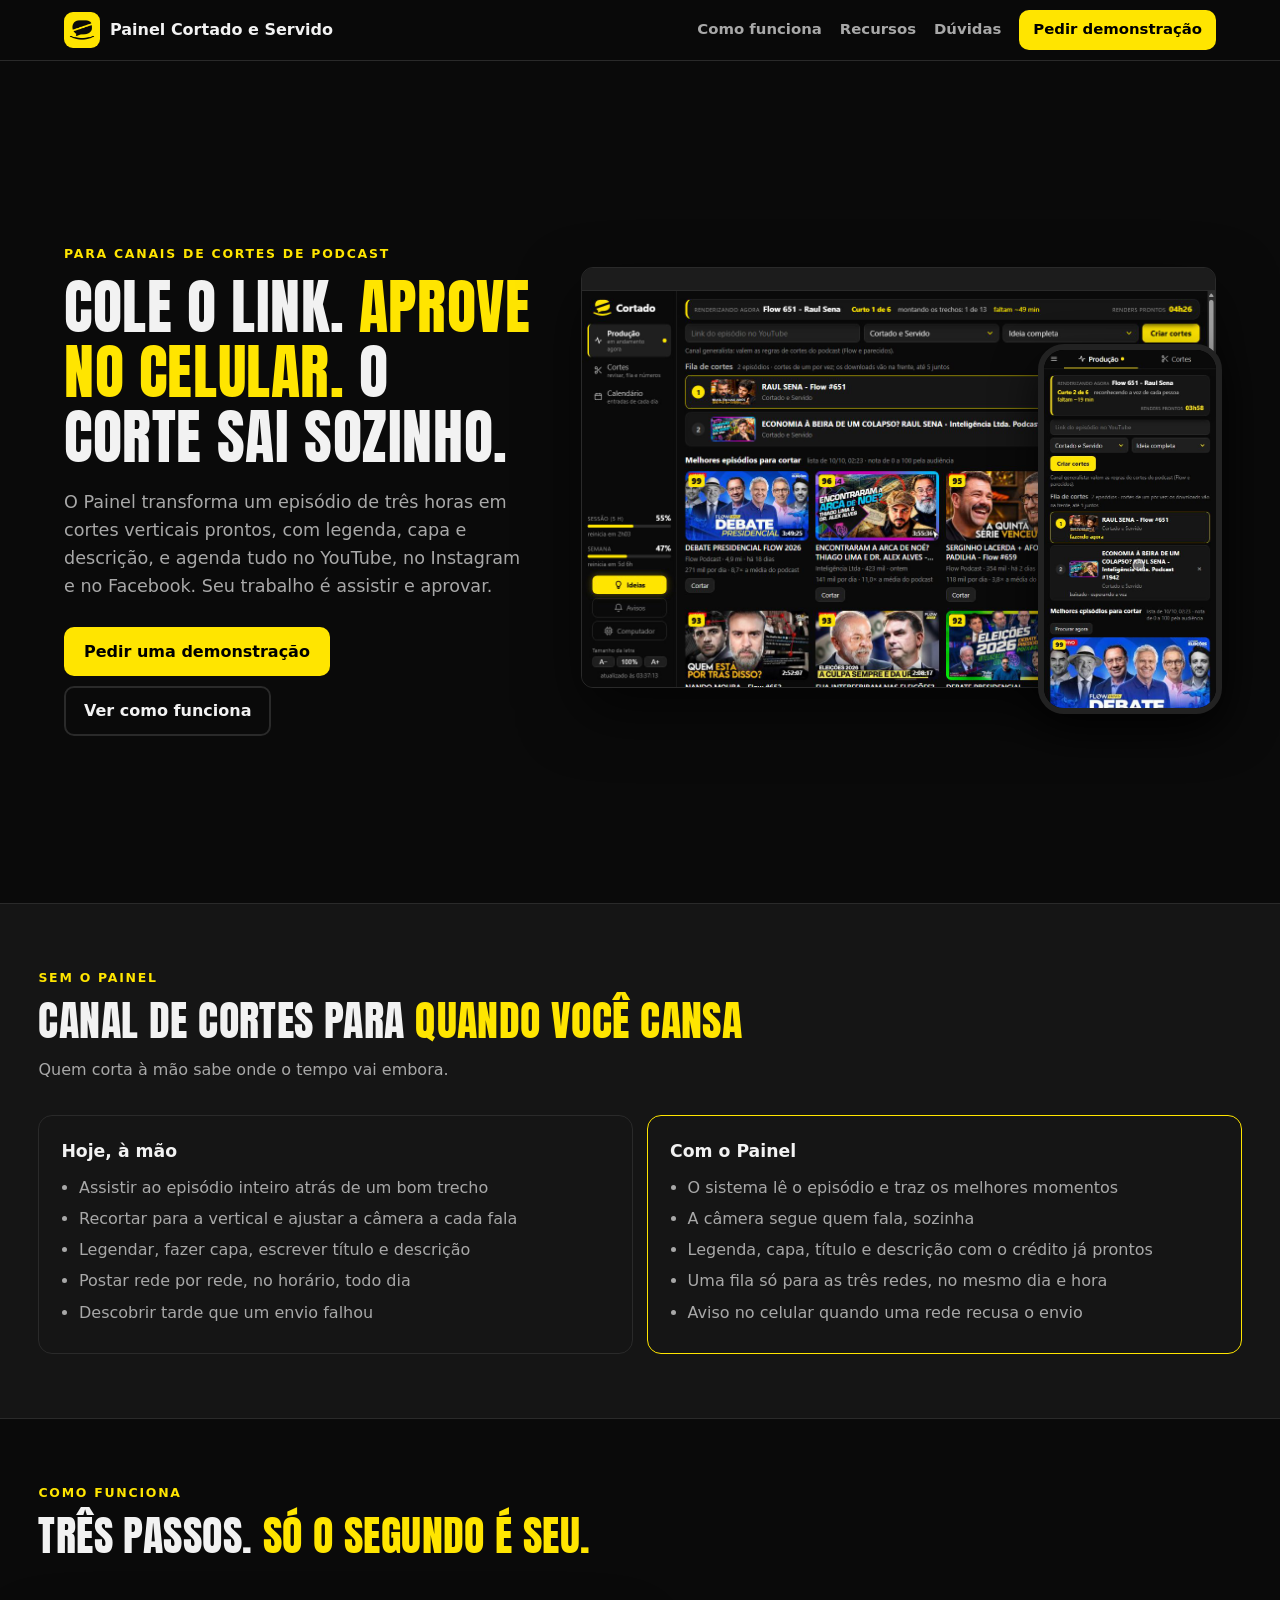
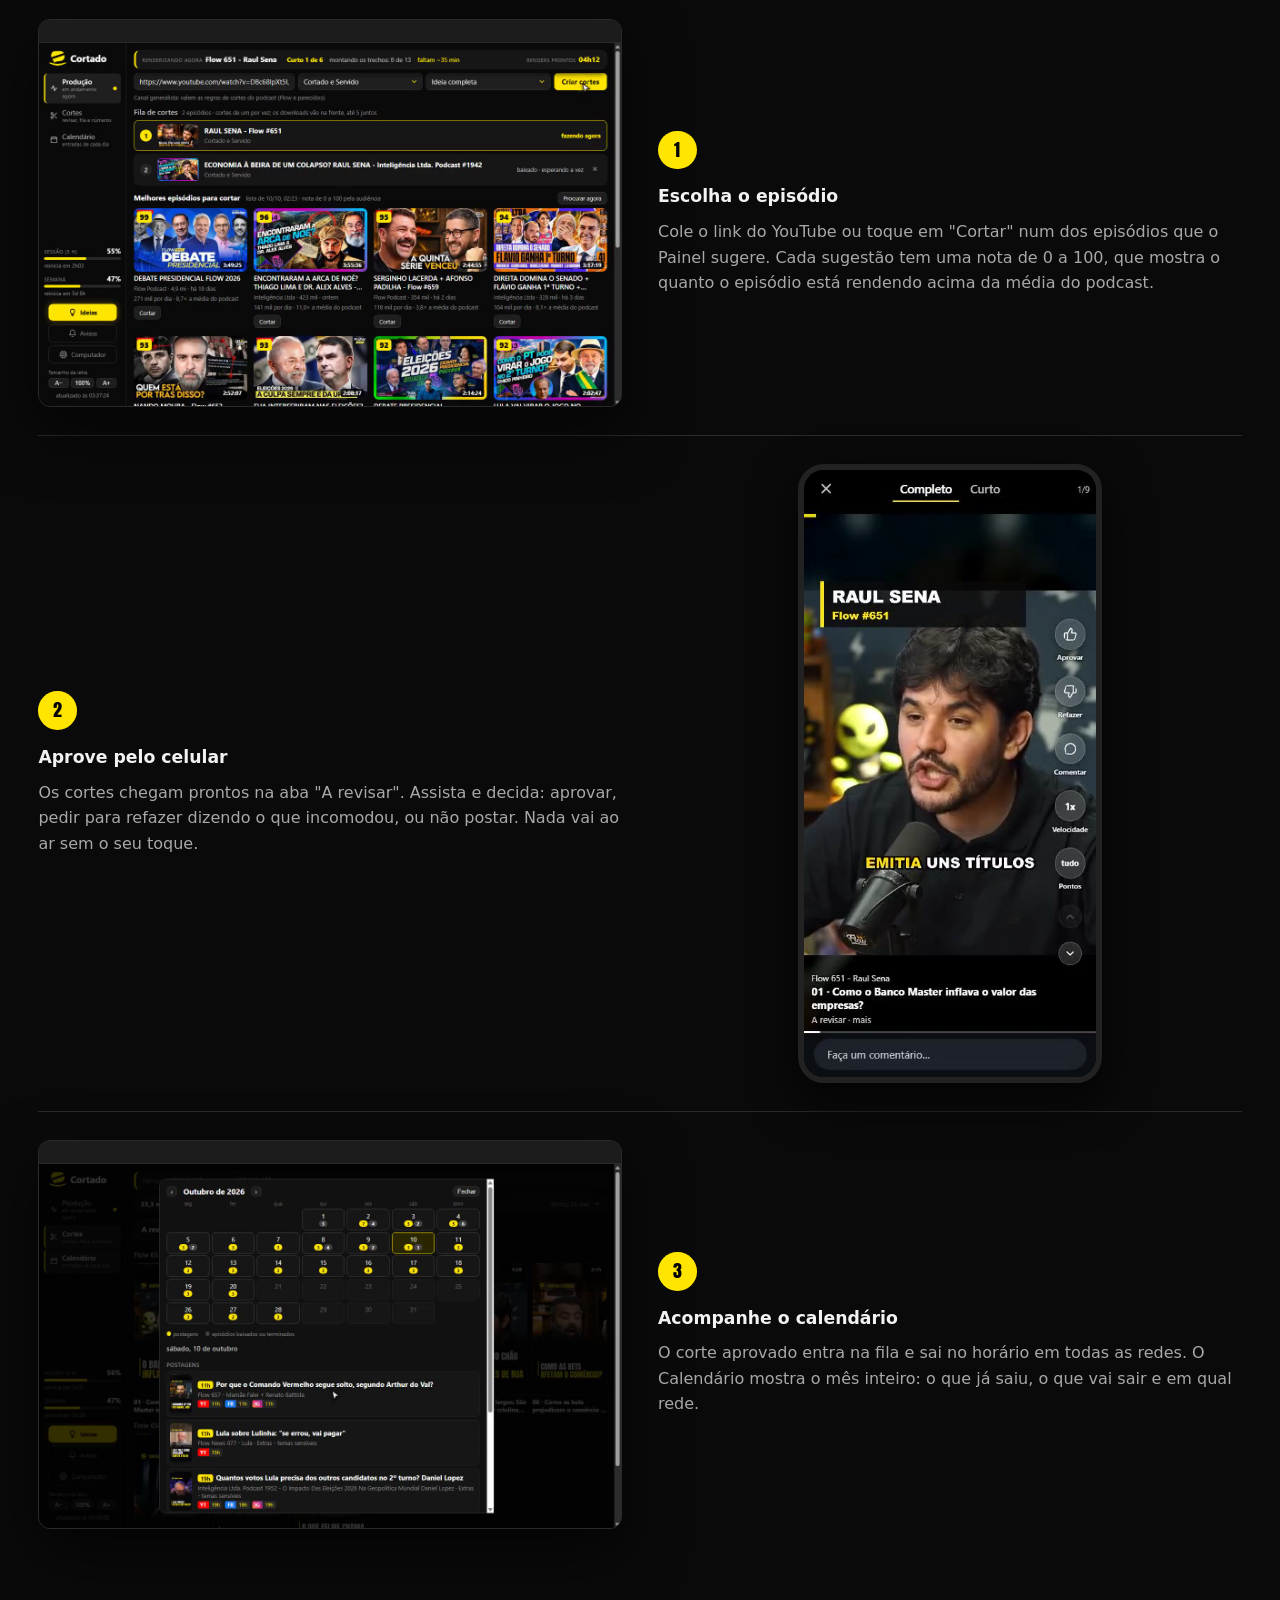
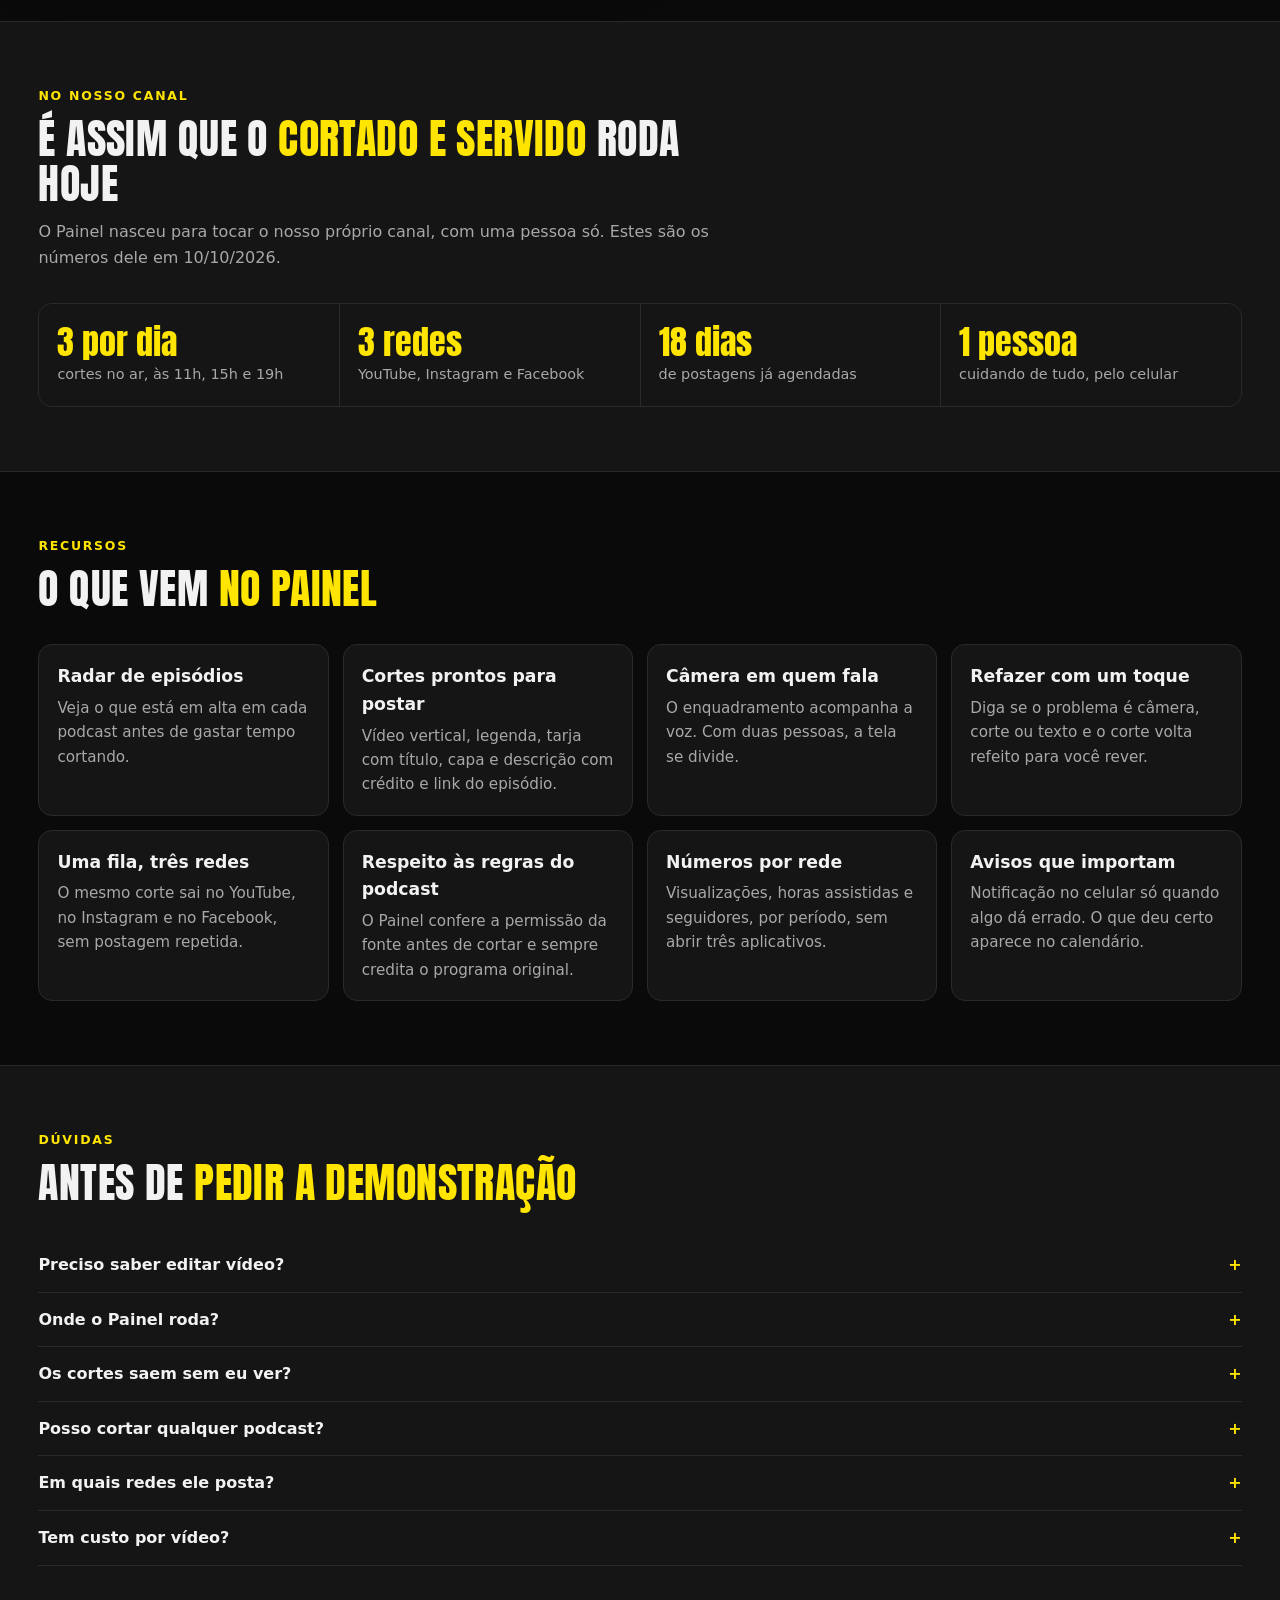
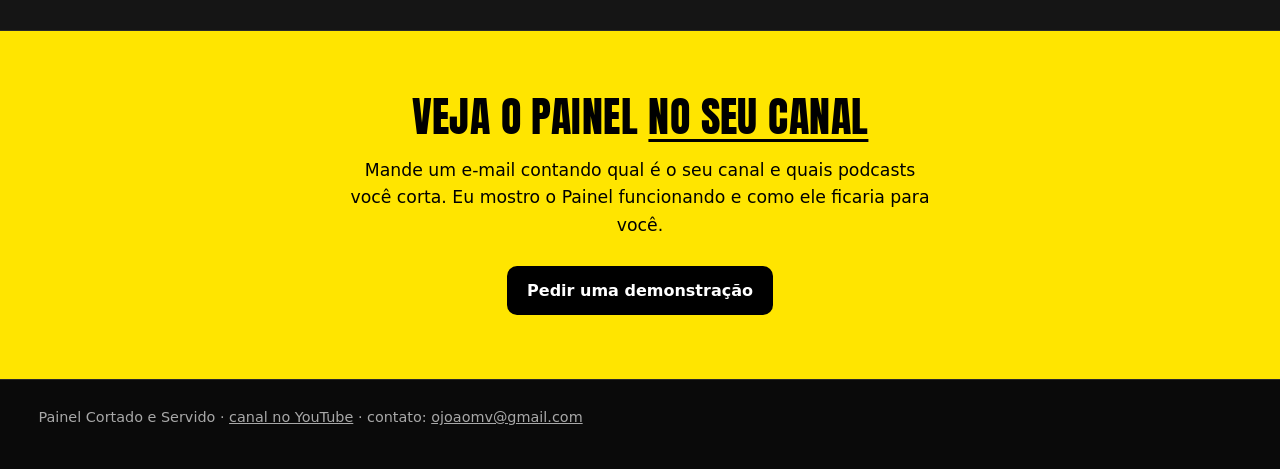
==== vendas.html @ e0ce44ca "Site do Painel Cortado e Servido: portfólio e vendas Co-Authored-By: Claude Opus 5.5 <noreply@anthro" ====
<!doctype html><html lang="pt-BR"><head><meta charset="utf-8"><meta name="viewport" content="width=device-width,initial-scale=1">
<title>Painel Cortado e Servido — seu canal de cortes postando todo dia</title>
<meta name="description" content="O sistema que transforma um link de podcast em cortes prontos e agendados no YouTube, Instagram e Facebook. Você só aprova pelo celular.">
<link rel="icon" href="favicon.ico" sizes="any"><link rel="icon" type="image/png" sizes="32x32" href="favicon-32.png"><link rel="apple-touch-icon" href="apple-touch-icon.png">
<link rel="preconnect" href="https://fonts.googleapis.com"><link rel="preconnect" href="https://fonts.gstatic.com" crossorigin>
<link href="https://fonts.googleapis.com/css2?family=Anton&display=swap" rel="stylesheet"><link rel="stylesheet" href="painel.css"></head><body>

<header class="topo"><div class="dentro"><a class="marca" href="vendas.html"><img src="icon-512.png" alt="" width="36" height="36">Painel Cortado e Servido</a>
<nav><a class="some" href="#como">Como funciona</a><a class="some" href="#recursos">Recursos</a><a class="some" href="#duvidas">Dúvidas</a><a class="botao" href="#demo" style="padding:8px 14px;color:#000">Pedir demonstração</a></nav></div></header>

<main>
<section class="capa"><div class="dentro">
<div><p class="olho">Para canais de cortes de podcast</p>
<h1>Cole o link. <em>Aprove no celular.</em> O corte sai sozinho.</h1>
<p class="sub">O Painel transforma um episódio de três horas em cortes verticais prontos, com legenda, capa e descrição, e agenda tudo no YouTube, no Instagram e no Facebook. Seu trabalho é assistir e aprovar.</p>
<div class="botoes"><a class="botao" href="#demo">Pedir uma demonstração</a><a class="botao claro" href="#como">Ver como funciona</a></div></div>
<div class="palco"><div class="janela"><video src="videos/painel-pc.mp4" poster="videos/painel-pc.jpg" width="1280" height="800" autoplay muted loop playsinline preload="auto" aria-label="Vídeo do Painel no computador: colar o link do episódio, ver a fila, assistir ao corte, aprovar e conferir o calendário"></video></div>
<div class="celular"><video src="videos/painel-celular.mp4" poster="videos/painel-celular.jpg" width="412" height="856" autoplay muted loop playsinline preload="auto" aria-label="Vídeo do Painel no celular: do link do episódio ao corte aprovado"></video></div></div>
</div></section>

<section class="faixa"><div class="dentro"><div class="cab">
<p class="olho">Sem o Painel</p>
<h2>Canal de cortes para <em>quando você cansa</em></h2>
<p>Quem corta à mão sabe onde o tempo vai embora.</p></div>
<div class="dupla">
<div class="caixa"><h3>Hoje, à mão</h3><ul>
<li>Assistir ao episódio inteiro atrás de um bom trecho</li>
<li>Recortar para a vertical e ajustar a câmera a cada fala</li>
<li>Legendar, fazer capa, escrever título e descrição</li>
<li>Postar rede por rede, no horário, todo dia</li>
<li>Descobrir tarde que um envio falhou</li></ul></div>
<div class="caixa sim"><h3>Com o Painel</h3><ul>
<li>O sistema lê o episódio e traz os melhores momentos</li>
<li>A câmera segue quem fala, sozinha</li>
<li>Legenda, capa, título e descrição com o crédito já prontos</li>
<li>Uma fila só para as três redes, no mesmo dia e hora</li>
<li>Aviso no celular quando uma rede recusa o envio</li></ul></div>
</div></div></section>

<section id="como"><div class="dentro"><div class="cab">
<p class="olho">Como funciona</p>
<h2>Três passos. <em>Só o segundo é seu.</em></h2></div>

<div class="passo"><div><div class="n">1</div><h3>Escolha o episódio</h3>
<p>Cole o link do YouTube ou toque em "Cortar" num dos episódios que o Painel sugere. Cada sugestão tem uma nota de 0 a 100, que mostra o quanto o episódio está rendendo acima da média do podcast.</p></div>
<div class="foto"><div class="janela"><video class="rola" src="videos/passo-link-pc.mp4" poster="videos/passo-link-pc.jpg" width="1280" height="800" muted loop playsinline preload="none" aria-label="Sugestões de episódios com nota de 0 a 100"></video></div></div></div>

<div class="passo"><div><div class="n">2</div><h3>Aprove pelo celular</h3>
<p>Os cortes chegam prontos na aba "A revisar". Assista e decida: aprovar, pedir para refazer dizendo o que incomodou, ou não postar. Nada vai ao ar sem o seu toque.</p></div>
<div class="foto estreita"><div class="celular"><video class="rola" src="videos/passo-aprovar-celular.mp4" poster="videos/passo-aprovar-celular.jpg" width="412" height="856" muted loop playsinline preload="none" aria-label="Cortes prontos para aprovar no celular"></video></div></div></div>

<div class="passo"><div><div class="n">3</div><h3>Acompanhe o calendário</h3>
<p>O corte aprovado entra na fila e sai no horário em todas as redes. O Calendário mostra o mês inteiro: o que já saiu, o que vai sair e em qual rede.</p></div>
<div class="foto"><div class="janela"><video class="rola" src="videos/passo-calendario-pc.mp4" poster="videos/passo-calendario-pc.jpg" width="1280" height="800" muted loop playsinline preload="none" aria-label="Calendário com as postagens agendadas em cada rede"></video></div></div></div>
</div></section>

<section class="faixa"><div class="dentro"><div class="cab">
<p class="olho">No nosso canal</p>
<h2>É assim que o <em>Cortado e Servido</em> roda hoje</h2>
<p>O Painel nasceu para tocar o nosso próprio canal, com uma pessoa só. Estes são os números dele em 10/10/2026.</p></div>
<ul class="numeros">
<li><b>3 por dia</b><span>cortes no ar, às 11h, 15h e 19h</span></li>
<li><b>3 redes</b><span>YouTube, Instagram e Facebook</span></li>
<li><b>19 dias</b><span>de postagens já agendadas</span></li>
<li><b>1 pessoa</b><span>cuidando de tudo, pelo celular</span></li>
</ul></div></section>

<section id="recursos"><div class="dentro"><div class="cab">
<p class="olho">Recursos</p>
<h2>O que vem <em>no Painel</em></h2></div>
<ul class="grade">
<li><h3>Radar de episódios</h3><p>Veja o que está em alta em cada podcast antes de gastar tempo cortando.</p></li>
<li><h3>Cortes prontos para postar</h3><p>Vídeo vertical, legenda, tarja com título, capa e descrição com crédito e link do episódio.</p></li>
<li><h3>Câmera em quem fala</h3><p>O enquadramento acompanha a voz. Com duas pessoas, a tela se divide.</p></li>
<li><h3>Refazer com um toque</h3><p>Diga se o problema é câmera, corte ou texto e o corte volta refeito para você rever.</p></li>
<li><h3>Uma fila, três redes</h3><p>O mesmo corte sai no YouTube, no Instagram e no Facebook, sem postagem repetida.</p></li>
<li><h3>Respeito às regras do podcast</h3><p>O Painel confere a permissão da fonte antes de cortar e sempre credita o programa original.</p></li>
<li><h3>Números por rede</h3><p>Visualizações, horas assistidas e seguidores, por período, sem abrir três aplicativos.</p></li>
<li><h3>Avisos que importam</h3><p>Notificação no celular só quando algo dá errado. O que deu certo aparece no calendário.</p></li>
</ul></div></section>

<section id="duvidas" class="faixa"><div class="dentro"><div class="cab">
<p class="olho">Dúvidas</p>
<h2>Antes de <em>pedir a demonstração</em></h2></div>
<details><summary>Preciso saber editar vídeo?</summary><p>Não. O corte chega pronto. Você assiste, aprova ou diz o que quer diferente.</p></details>
<details><summary>Onde o Painel roda?</summary><p>No seu computador com Windows e placa de vídeo, ligado na hora das postagens. No celular ele abre como um aplicativo instalado e fala com o seu computador.</p></details>
<details><summary>Os cortes saem sem eu ver?</summary><p>Não. Só entra na fila das redes o corte que você aprovou.</p></details>
<details><summary>Posso cortar qualquer podcast?</summary><p>Só os que liberam cortes. Cada programa tem as suas regras, e o Painel confere a fonte antes de começar. O crédito e o link do episódio completo vão em toda descrição.</p></details>
<details><summary>Em quais redes ele posta?</summary><p>YouTube Shorts, Instagram Reels e Facebook Reels, pelas APIs oficiais. O TikTok está em fase de aprovação.</p></details>
<details><summary>Tem custo por vídeo?</summary><p>A transcrição é feita no seu computador, sem cobrança por minuto. A escolha dos trechos usa uma assinatura de IA, que é sua.</p></details>
</div></section>

<section id="demo" class="chamada"><div class="dentro">
<h2>Veja o Painel <em>no seu canal</em></h2>
<p>Mande um e-mail contando qual é o seu canal e quais podcasts você corta. Eu mostro o Painel funcionando e como ele ficaria para você.</p>
<div class="botoes"><a class="botao" href="mailto:ojoaomv@gmail.com?subject=Demonstra%C3%A7%C3%A3o%20do%20Painel%20Cortado%20e%20Servido">Pedir uma demonstração</a></div>
</div></section>
</main>

<footer><div class="dentro">Painel Cortado e Servido · <a href="https://www.youtube.com/@cortadoeservido">canal no YouTube</a> · contato: <a href="mailto:ojoaomv@gmail.com">ojoaomv@gmail.com</a></div></footer>
<script src="painel.js"></script>
</body></html>
---- painel.css ----
:root{--amarelo:#ffe500;--preto:#0a0a0a;--chapa:#151515;--linha:#2a2a2a;--texto:#f2f2f2;--fraco:#a8a8a8}
*{box-sizing:border-box}
html{scroll-behavior:smooth;font-size:clamp(16px,.9375vw - 2px,30px)}
body{font-family:system-ui,-apple-system,"Segoe UI",sans-serif;margin:0;line-height:1.6;color:var(--texto);background:var(--preto)}
img,video{max-width:100%;height:auto;display:block}
a{color:var(--amarelo)}
.dentro{max-width:96rem;margin:0 auto;padding:0 max(16px,3vw)}

header.topo{position:sticky;top:0;z-index:5;background:rgba(10,10,10,.92);backdrop-filter:blur(8px);border-bottom:1px solid var(--linha)}
.topo .dentro{display:flex;align-items:center;gap:8px 18px;flex-wrap:wrap;padding-top:10px;padding-bottom:10px}
.marca{display:flex;align-items:center;gap:10px;font-weight:800;color:var(--texto);text-decoration:none}
.marca img{width:36px;height:36px;border-radius:9px}
nav{margin-left:auto;display:flex;gap:4px 18px;flex-wrap:wrap;align-items:center}
nav a{color:var(--fraco);text-decoration:none;font-weight:600;font-size:.93em}
nav a:hover{color:var(--texto)}

h1,h2{font-family:Anton,Impact,"Arial Narrow Bold",sans-serif;font-weight:400;text-transform:uppercase;letter-spacing:.01em;line-height:1.08;margin:0}
h1{font-size:clamp(2.6rem,4.7vw,9rem)}
h2{font-size:clamp(1.7rem,4.4vw,2.6rem)}
h3{font-size:1.08em;margin:0 0 .3em}
h1 em,h2 em{font-style:normal;color:var(--amarelo)}
.olho{font-size:.78em;font-weight:700;letter-spacing:.14em;text-transform:uppercase;color:var(--amarelo);margin:0 0 .9em}
.sub{font-size:1.14em;color:var(--fraco);max-width:38em;margin:1em 0 0}
section{padding:64px 0}
section.faixa{background:var(--chapa);border-top:1px solid var(--linha);border-bottom:1px solid var(--linha)}
.cab{max-width:44em;margin-bottom:32px}
.cab p{color:var(--fraco);margin:.8em 0 0}
.cab .olho{color:var(--amarelo);margin:0 0 .9em}

.botoes{display:flex;gap:10px;flex-wrap:wrap;margin-top:26px}
.botao{background:var(--amarelo);color:#000;text-decoration:none;font-weight:800;padding:12px 20px;border-radius:10px;display:inline-block}
.botao:hover{filter:brightness(1.08)}
.botao.claro{background:transparent;color:var(--texto);border:2px solid var(--linha);padding:10px 18px}
.botao.claro:hover{border-color:var(--fraco)}

.capa{padding:56px 0 40px}
.capa .dentro{display:grid;grid-template-columns:.85fr 1.15fr;gap:3rem;align-items:center;width:100%}
.palco{position:relative;padding-bottom:28px}
.janela{border:1px solid var(--linha);border-radius:12px;overflow:hidden;background:var(--chapa);box-shadow:0 24px 60px rgba(0,0,0,.6)}
.janela::before{content:"";display:block;height:22px;background:#1c1c1c;border-bottom:1px solid var(--linha)}
.celular{border:6px solid #222;border-radius:26px;overflow:hidden;background:#000;box-shadow:0 18px 44px rgba(0,0,0,.7)}
.palco .celular{position:absolute;right:-6px;bottom:0;width:31%}

.numeros{display:grid;grid-template-columns:repeat(auto-fit,minmax(150px,1fr));gap:1px;background:var(--linha);border:1px solid var(--linha);border-radius:14px;overflow:hidden;padding:0;margin:0;list-style:none}
.numeros li{background:var(--chapa);padding:20px 18px}
.numeros b{display:block;font-family:Anton,Impact,sans-serif;font-weight:400;font-size:2.1rem;line-height:1.1;color:var(--amarelo)}
.numeros span{font-size:.9em;color:var(--fraco)}

.passo{display:grid;grid-template-columns:1fr 1fr;gap:36px;align-items:center;padding:28px 0}
.passo + .passo{border-top:1px solid var(--linha)}
.passo:nth-child(even) .foto{order:-1}
.passo .n{font-family:Anton,Impact,sans-serif;font-size:1.1rem;color:#000;background:var(--amarelo);width:2.2em;height:2.2em;border-radius:50%;display:grid;place-items:center;margin-bottom:14px}
.passo p{color:var(--fraco);margin:.5em 0 0}
.passo ul{color:var(--fraco);padding-left:1.1em;margin:.7em 0 0}
.passo .foto.estreita{max-width:19rem;margin:0 auto}

.grade{display:grid;grid-template-columns:repeat(4,1fr);gap:14px;padding:0;margin:0;list-style:none}
.grade:has(li:nth-child(3):last-child){grid-template-columns:repeat(3,1fr)}
.grade li{border:1px solid var(--linha);border-radius:14px;padding:18px;background:var(--chapa)}
section.faixa .grade li{background:var(--preto)}
.grade p{margin:0;font-size:.95em;color:var(--fraco)}

.pilha{display:flex;flex-wrap:wrap;gap:8px;padding:0;margin:18px 0 0;list-style:none}
.pilha li{border:1px solid var(--linha);border-radius:99px;padding:5px 13px;font-size:.88em;color:var(--fraco)}

.dupla{display:grid;grid-template-columns:1fr 1fr;gap:14px}
.caixa{border:1px solid var(--linha);border-radius:14px;padding:22px;background:var(--chapa)}
.caixa.sim{border-color:var(--amarelo)}
.caixa ul{padding-left:1.1em;margin:.6em 0 0;color:var(--fraco)}
.caixa li{margin-bottom:.35em}

details{border-bottom:1px solid var(--linha);padding:14px 0}
summary{cursor:pointer;font-weight:700;list-style:none;display:flex;justify-content:space-between;gap:16px}
summary::after{content:"+";color:var(--amarelo);font-weight:800}
details[open] summary::after{content:"–"}
summary::-webkit-details-marker{display:none}
details p{color:var(--fraco);margin:.6em 0 0;max-width:46em}

.chamada{background:var(--amarelo);color:#000;text-align:center}
.chamada h2 em{color:#000;text-decoration:underline;text-decoration-thickness:.08em;text-underline-offset:.12em}
.chamada p{max-width:34em;margin:1em auto 0;font-size:1.08em}
.chamada .botoes{justify-content:center}
.chamada .botao{background:#000;color:#fff}

footer{padding:26px 0 40px;font-size:.9em;color:var(--fraco);border-top:1px solid var(--linha)}
footer a{color:var(--fraco)}

/* movimento (painel.js põe a classe js; sem ela a página fica inteira e parada) */
.gira{position:relative}
.gira img{transition:opacity .9s ease}
.gira img:not(:first-child){position:absolute;inset:0;width:100%;height:100%}
.gira img:not(.vista){opacity:0}
.telas{display:flex;gap:8px;margin-top:14px;font-size:.8em;font-weight:700;color:var(--fraco)}
.telas span{border:1px solid var(--linha);border-radius:99px;padding:3px 12px;transition:background .4s,color .4s,border-color .4s}
.telas span.vista{background:var(--amarelo);border-color:var(--amarelo);color:#000}
.palco{padding-bottom:26px}
.palco .celular{bottom:0;width:29%}
.botao{transition:transform .18s,filter .18s,border-color .18s}
.botao:hover{transform:translateY(-2px)}
.botao:active{transform:translateY(0) scale(.98)}
.grade li,.caixa{transition:transform .25s,border-color .25s,opacity .6s}
.grade li:hover{transform:translateY(-4px);border-color:var(--amarelo)}
.passo .foto img,.passo .foto video{transition:transform .5s cubic-bezier(.2,.7,.2,1)}
.passo .foto:hover img,.passo .foto:hover video{transform:scale(1.03)}
.progresso{position:fixed;left:0;top:0;height:3px;width:100%;z-index:9;background:var(--amarelo);transform:scaleX(0);transform-origin:left}
.js .surge{opacity:0;transform:translateY(24px);transition:opacity .6s ease,transform .6s cubic-bezier(.2,.7,.2,1),border-color .25s}
.js .surge.visto{opacity:1;transform:none}
.js .grade li.visto:hover{transform:translateY(-4px)}
.js .passo .foto.surge{transform:translateY(24px) scale(.96)}
.js .passo .foto.surge.visto{transform:none}
@keyframes sobe{from{opacity:0;transform:translateY(22px)}to{opacity:1;transform:none}}
@keyframes chega{from{opacity:0;transform:translateY(30px) scale(.96)}to{opacity:1;transform:none}}
@keyframes flutua{0%,100%{transform:translateY(0)}50%{transform:translateY(-10px)}}
@keyframes brilho{0%,100%{box-shadow:0 0 0 0 rgba(255,229,0,.45)}60%{box-shadow:0 0 0 12px rgba(255,229,0,0)}}
.js .capa .dentro>div:first-child>*{animation:sobe .7s cubic-bezier(.2,.7,.2,1) both}
.js .capa .dentro>div:first-child>:nth-child(2){animation-delay:.1s}
.js .capa .dentro>div:first-child>:nth-child(3){animation-delay:.22s}
.js .capa .dentro>div:first-child>:nth-child(4){animation-delay:.34s}
.js .palco{animation:chega .9s .25s cubic-bezier(.2,.7,.2,1) both}
.js .palco .celular{animation:flutua 5.5s ease-in-out infinite}
.js .capa .botao:not(.claro),.js .chamada .botao{animation:brilho 2.6s ease-out 1.2s infinite}

@media (min-width:761px){
 .capa .dentro,.topo .dentro{max-width:none;padding-left:5vw;padding-right:5vw}
 .capa .sub{font-size:clamp(1.1rem,1.25vw,2rem)}
 .capa{min-height:calc(100vh - 3.6rem);min-height:calc(100svh - 3.6rem);display:flex;align-items:center}
}
@media (max-width:1100px){.grade{grid-template-columns:1fr 1fr}}
@media (max-width:760px){
 .grade,.grade:has(li:nth-child(3):last-child){grid-template-columns:1fr}
 section{padding:44px 0}
 .capa{padding:32px 0 24px}
 .capa .dentro,.passo,.dupla{grid-template-columns:1fr;gap:22px}
 .passo:nth-child(even) .foto{order:0}
 nav a.some{display:none}
 h1{font-size:clamp(2.2rem,9.5vw,3.2rem)}
 .numeros{grid-template-columns:1fr 1fr}
}
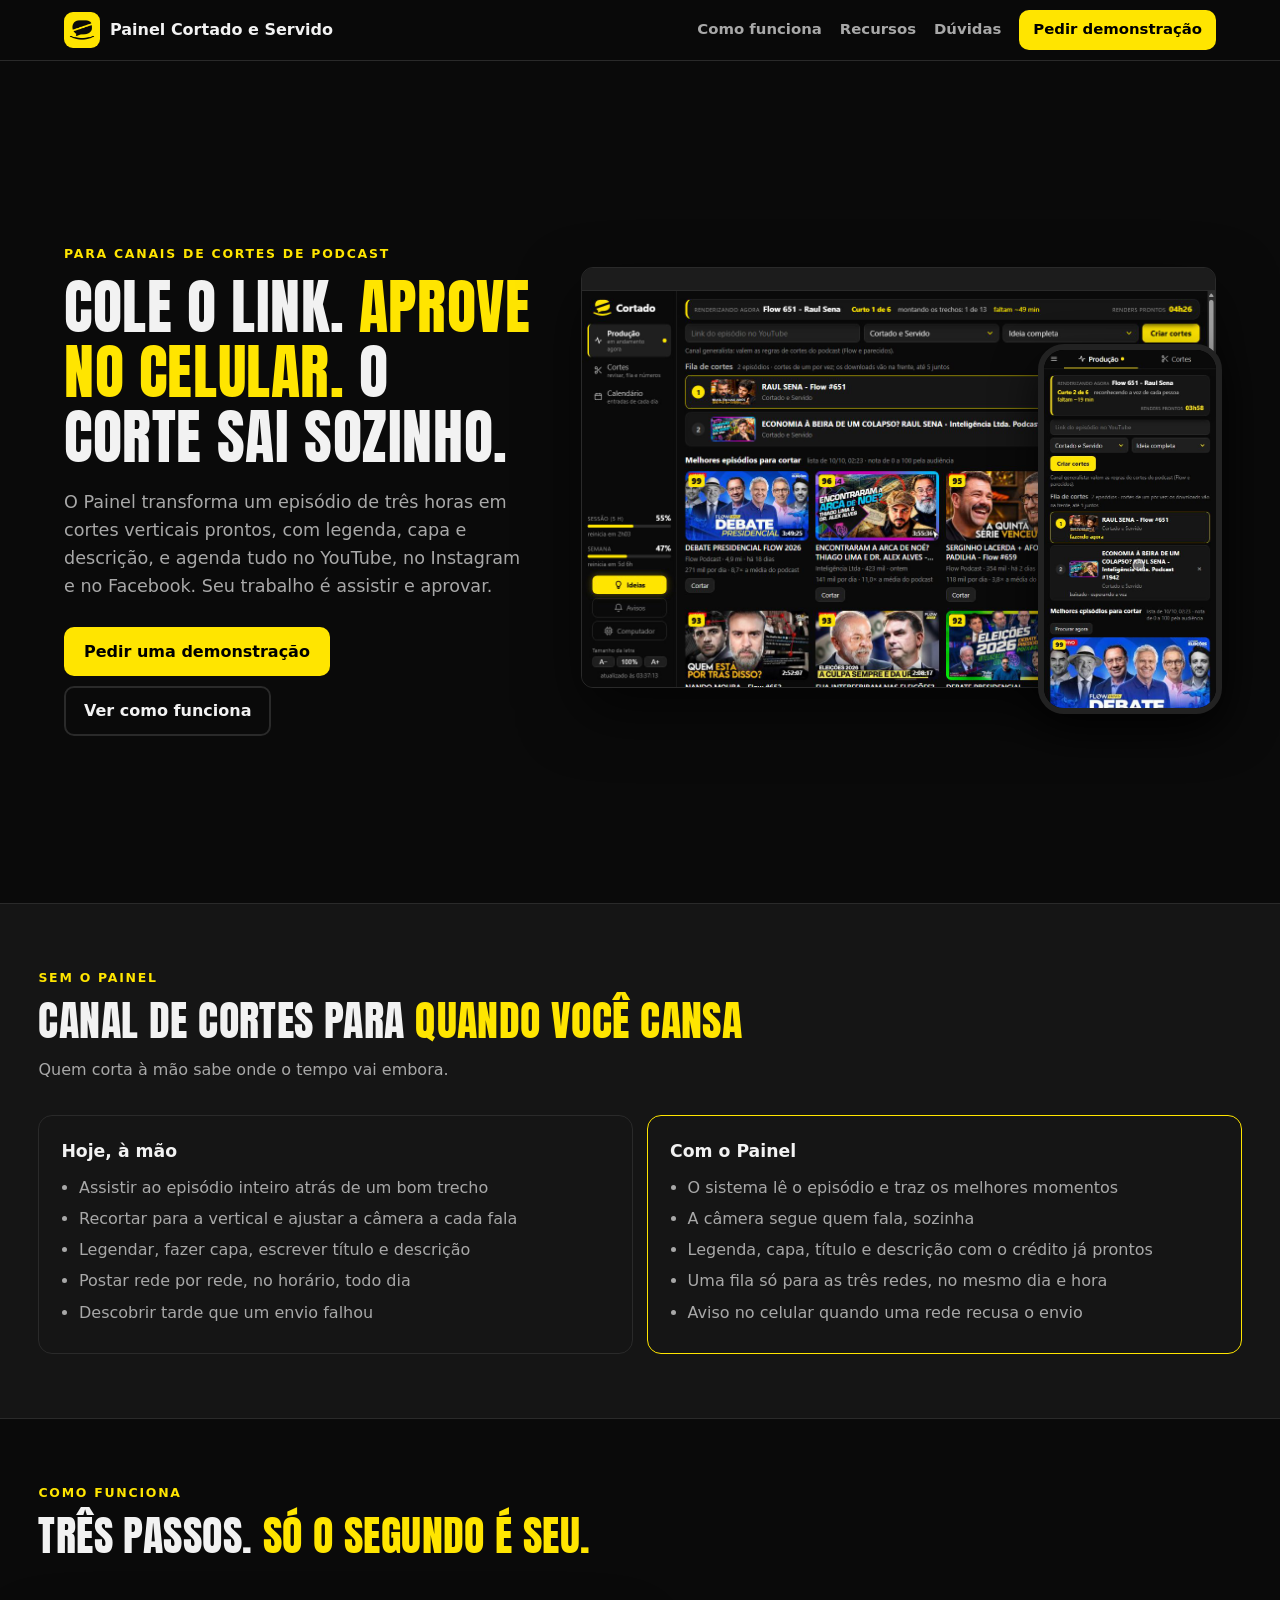
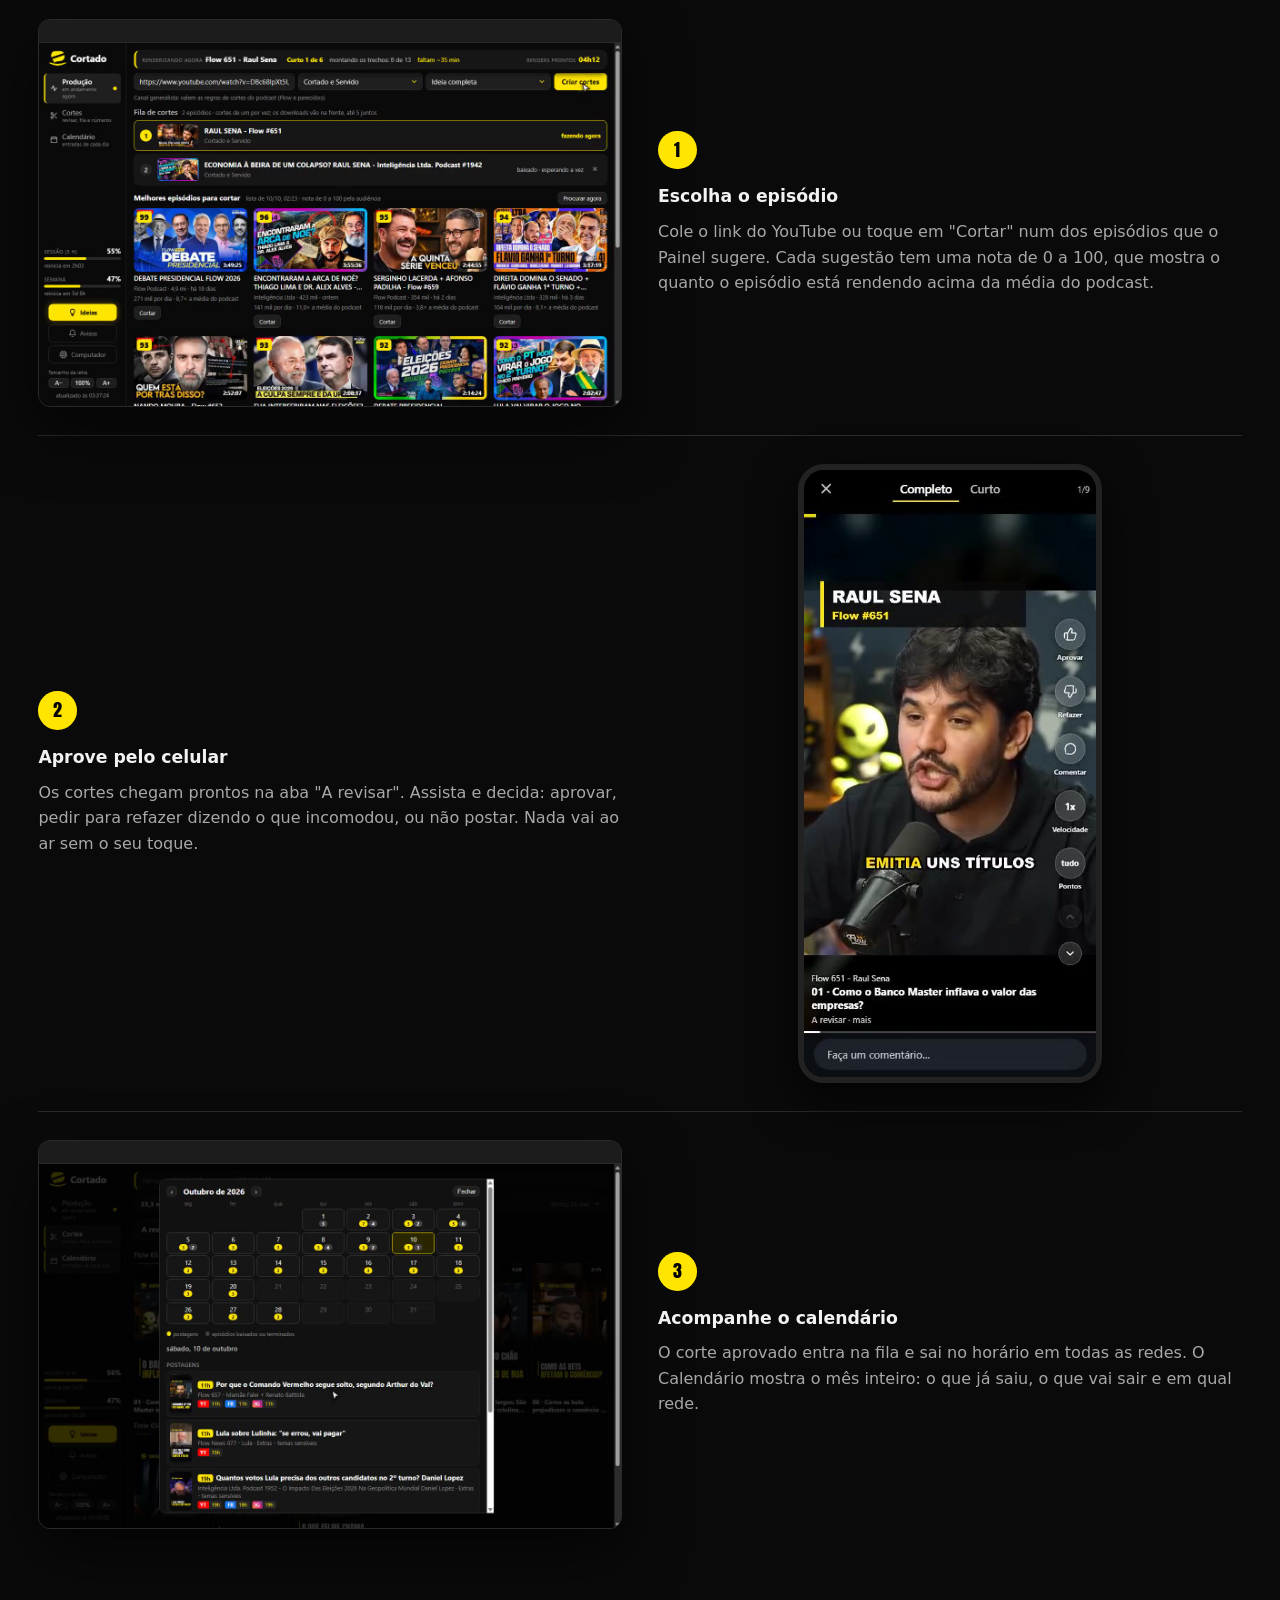
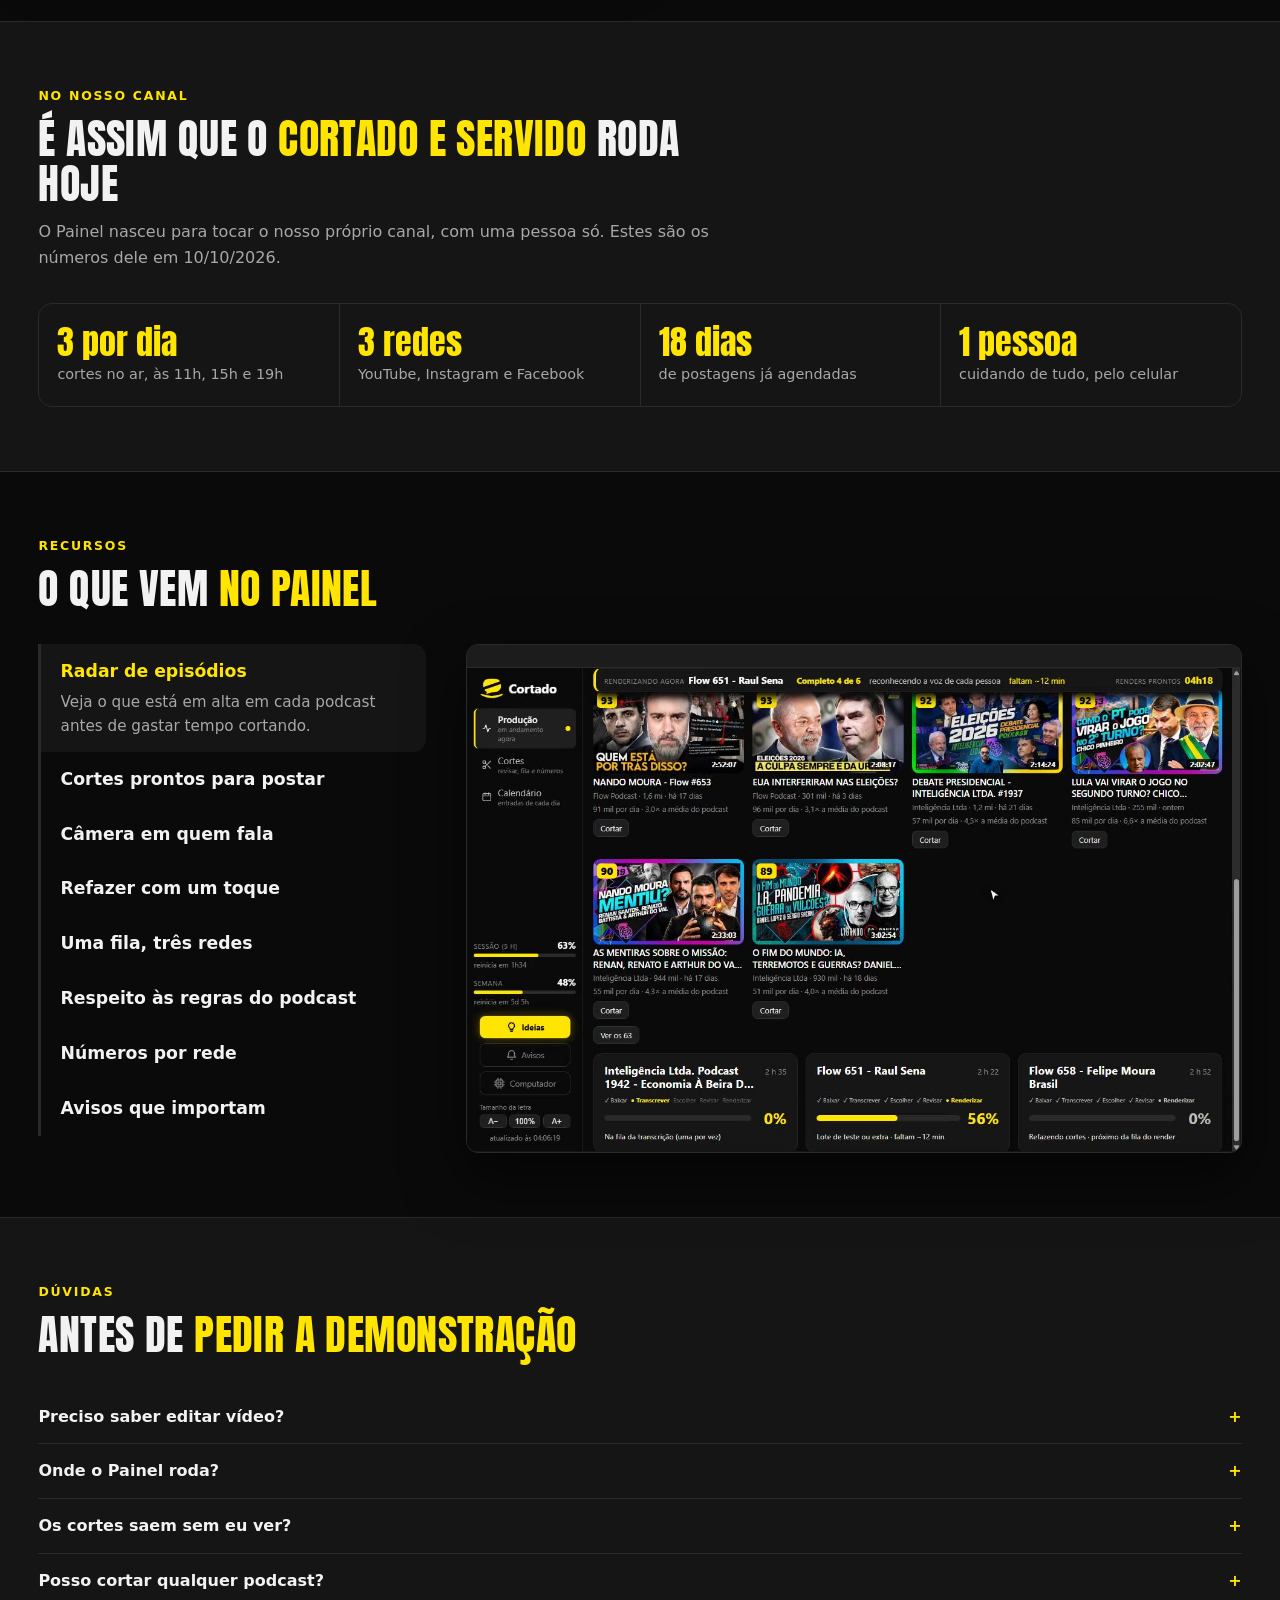
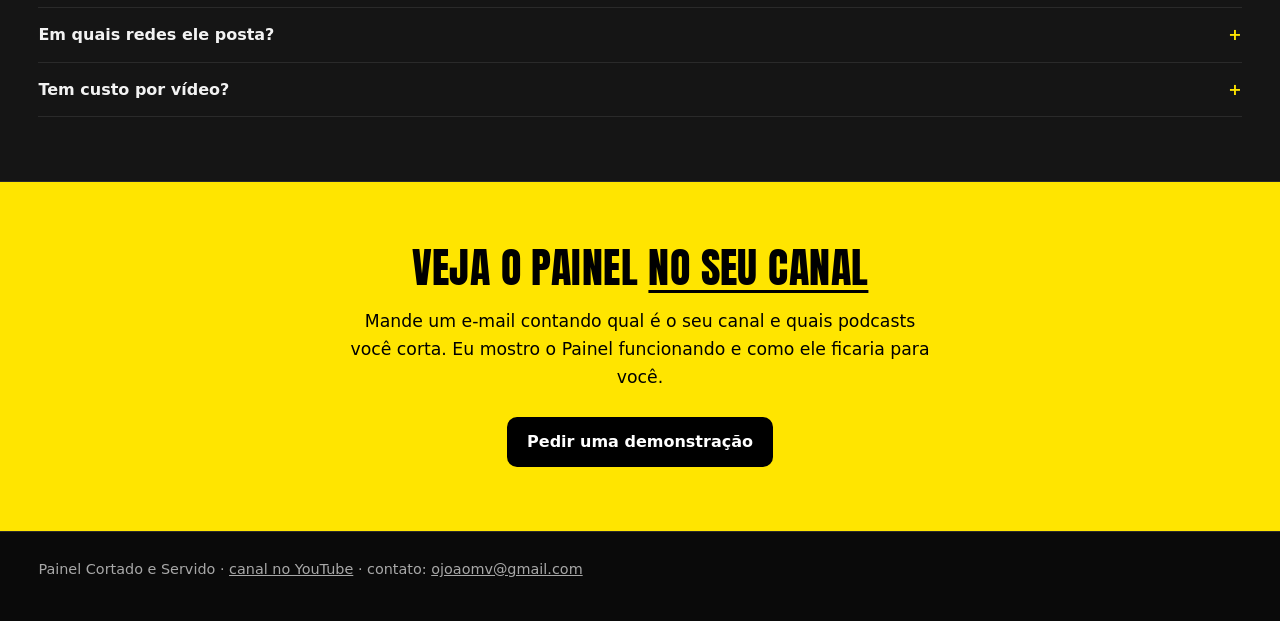
==== commit 498a44ca: "Recursos em abas com o vídeo da tela ao lado, no lugar dos cartões Co-Authored-By: Claude Opus 5.5 <" ====
--- a/vendas.html
+++ b/vendas.html
@@ -68,16 +68,17 @@
 <section id="recursos"><div class="dentro"><div class="cab">
 <p class="olho">Recursos</p>
 <h2>O que vem <em>no Painel</em></h2></div>
-<ul class="grade">
-<li><h3>Radar de episódios</h3><p>Veja o que está em alta em cada podcast antes de gastar tempo cortando.</p></li>
-<li><h3>Cortes prontos para postar</h3><p>Vídeo vertical, legenda, tarja com título, capa e descrição com crédito e link do episódio.</p></li>
-<li><h3>Câmera em quem fala</h3><p>O enquadramento acompanha a voz. Com duas pessoas, a tela se divide.</p></li>
-<li><h3>Refazer com um toque</h3><p>Diga se o problema é câmera, corte ou texto e o corte volta refeito para você rever.</p></li>
-<li><h3>Uma fila, três redes</h3><p>O mesmo corte sai no YouTube, no Instagram e no Facebook, sem postagem repetida.</p></li>
-<li><h3>Respeito às regras do podcast</h3><p>O Painel confere a permissão da fonte antes de cortar e sempre credita o programa original.</p></li>
-<li><h3>Números por rede</h3><p>Visualizações, horas assistidas e seguidores, por período, sem abrir três aplicativos.</p></li>
-<li><h3>Avisos que importam</h3><p>Notificação no celular só quando algo dá errado. O que deu certo aparece no calendário.</p></li>
-</ul></div></section>
+<div class="abas"><div class="abas-lista" role="tablist" aria-label="Recursos do Painel">
+<button type="button" role="tab" data-v="rec-radar"><b>Radar de episódios</b><span>Veja o que está em alta em cada podcast antes de gastar tempo cortando.</span><i></i></button>
+<button type="button" role="tab" data-v="rec-grade"><b>Cortes prontos para postar</b><span>Vídeo vertical, legenda, tarja com título, capa e descrição com crédito e link do episódio.</span><i></i></button>
+<button type="button" role="tab" data-v="rec-toca"><b>Câmera em quem fala</b><span>O enquadramento acompanha a voz. Com duas pessoas, a tela se divide.</span><i></i></button>
+<button type="button" role="tab" data-v="rec-refazer"><b>Refazer com um toque</b><span>Diga se o problema é câmera, corte ou texto e o corte volta refeito para você rever.</span><i></i></button>
+<button type="button" role="tab" data-v="passo-calendario-pc"><b>Uma fila, três redes</b><span>O mesmo corte sai no YouTube, no Instagram e no Facebook, sem postagem repetida.</span><i></i></button>
+<button type="button" role="tab" data-v="rec-regras"><b>Respeito às regras do podcast</b><span>O Painel confere a permissão da fonte antes de cortar e sempre credita o programa original.</span><i></i></button>
+<button type="button" role="tab" data-v="rec-numeros"><b>Números por rede</b><span>Visualizações, horas assistidas e seguidores, por período, sem abrir três aplicativos.</span><i></i></button>
+<button type="button" role="tab" data-v="rec-avisos"><b>Avisos que importam</b><span>Notificação no celular só quando algo dá errado. O que deu certo aparece no calendário.</span><i></i></button>
+</div>
+<div class="abas-tela"><div class="janela"><video src="videos/rec-radar.mp4" poster="videos/rec-radar.jpg" width="1280" height="800" muted playsinline preload="none" aria-label="Vídeo do recurso escolhido no Painel"></video></div></div></div></div></section>
 
 <section id="duvidas" class="faixa"><div class="dentro"><div class="cab">
 <p class="olho">Dúvidas</p>
--- a/painel.css
+++ b/painel.css
@@ -125,8 +125,24 @@
  .capa .sub{font-size:clamp(1.1rem,1.25vw,2rem)}
  .capa{min-height:calc(100vh - 3.6rem);min-height:calc(100svh - 3.6rem);display:flex;align-items:center}
 }
+/* abas de recursos: a lista de um lado e o vídeo da tela do outro; a barra amarela mostra o andamento do vídeo */
+.abas{display:grid;grid-template-columns:minmax(0,.75fr) minmax(0,1.5fr);gap:2.5rem;align-items:start}
+.abas-lista{display:flex;flex-direction:column}
+.abas-lista button{font:inherit;text-align:left;background:none;border:0;border-left:3px solid var(--linha);color:var(--fraco);cursor:pointer;
+ position:relative;padding:.85rem 1rem .85rem 1.2rem;border-radius:0 .8rem .8rem 0;transition:background .25s}
+.abas-lista button:hover{background:#ffffff0a}
+.abas-lista b{display:block;color:var(--texto);font-size:1.08em;transition:color .25s}
+.abas-lista span{display:block;font-size:.95em;max-height:0;opacity:0;overflow:hidden;transition:max-height .35s ease,opacity .35s,margin .35s}
+.abas-lista i{position:absolute;left:-3px;top:0;width:3px;height:0;background:var(--amarelo);transition:height .25s linear}
+.abas-lista .ativa{background:var(--chapa)}
+.abas-lista .ativa b{color:var(--amarelo)}
+.abas-lista .ativa span{max-height:9em;opacity:1;margin-top:.3em}
+.abas-tela{position:sticky;top:5rem}
+section.faixa .abas-lista .ativa{background:var(--preto)}
 @media (max-width:1100px){.grade{grid-template-columns:1fr 1fr}}
 @media (max-width:760px){
+ .abas{grid-template-columns:1fr;gap:1rem}
+ .abas-tela{order:-1;top:3.9rem;z-index:3;background:var(--preto);padding:.4rem 0 .6rem;margin:0 -16px;padding-left:16px;padding-right:16px}
  .grade,.grade:has(li:nth-child(3):last-child){grid-template-columns:1fr}
  section{padding:44px 0}
  .capa{padding:32px 0 24px}
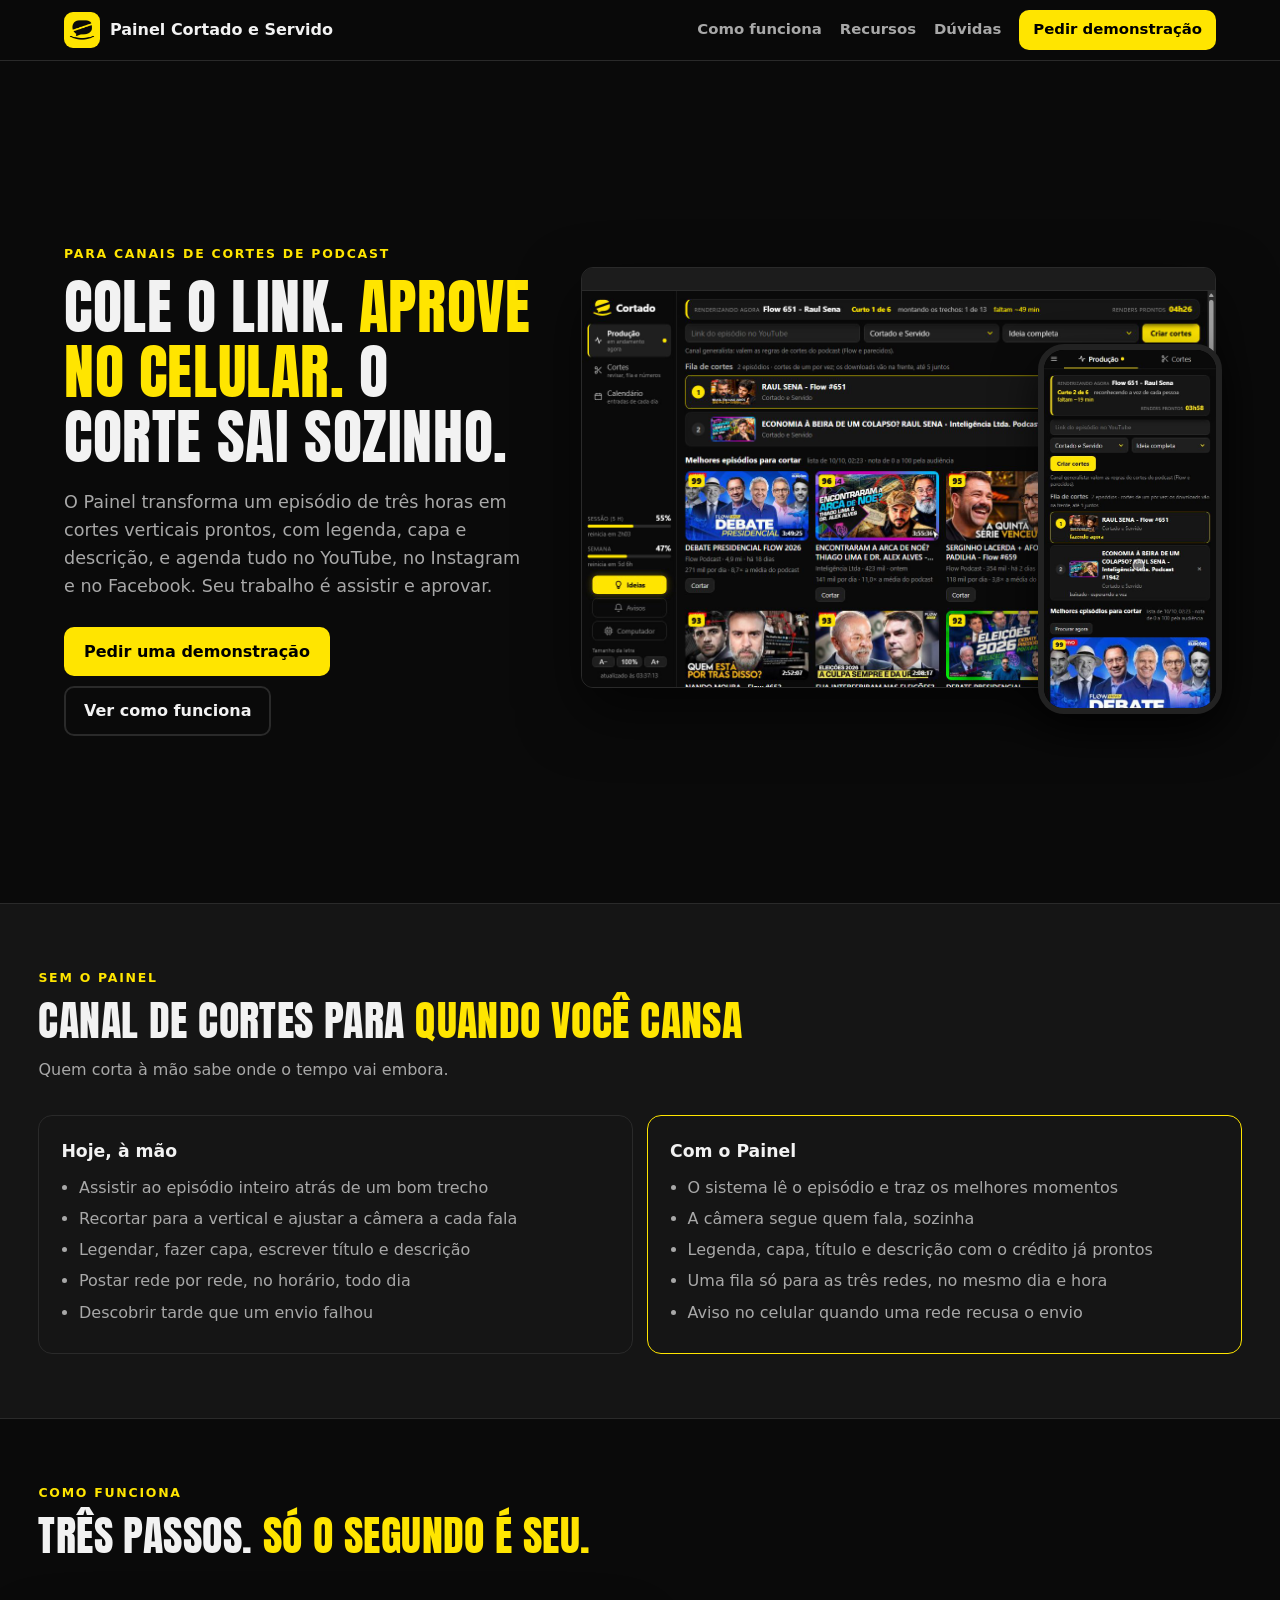
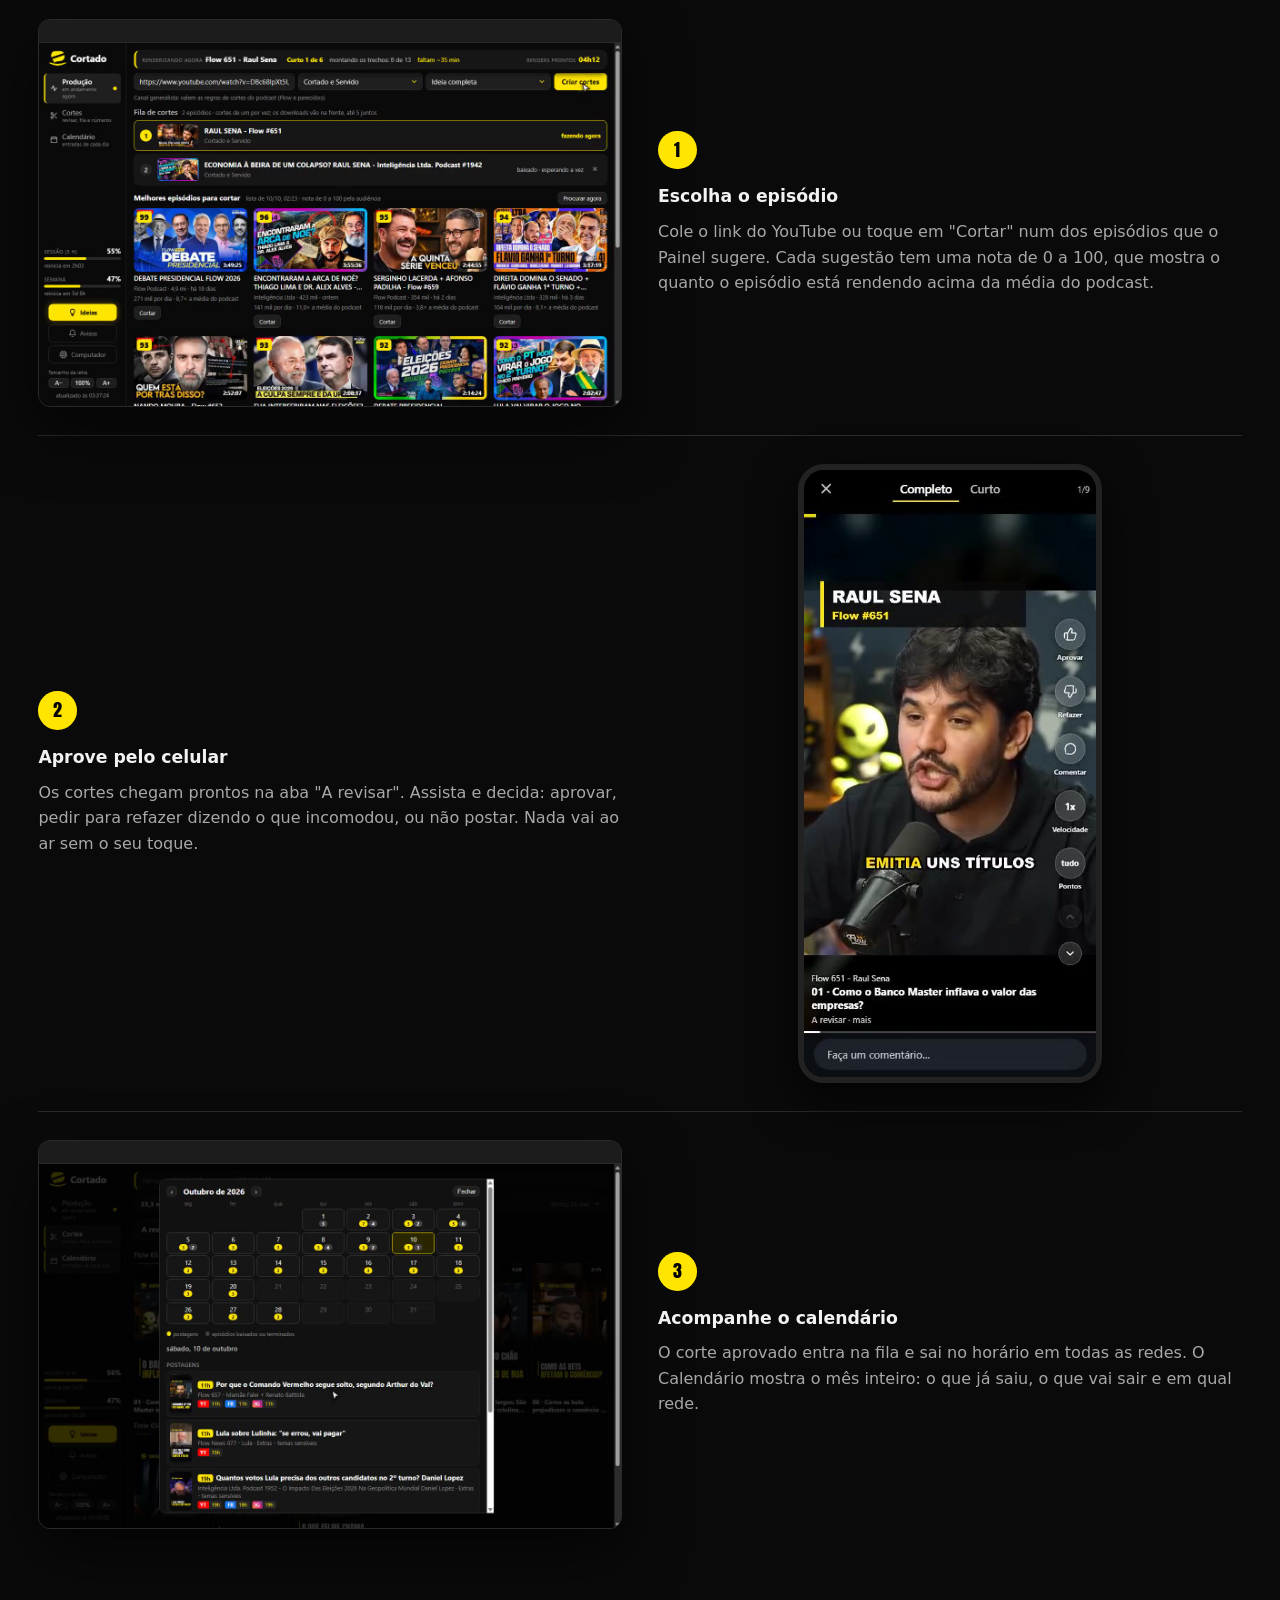
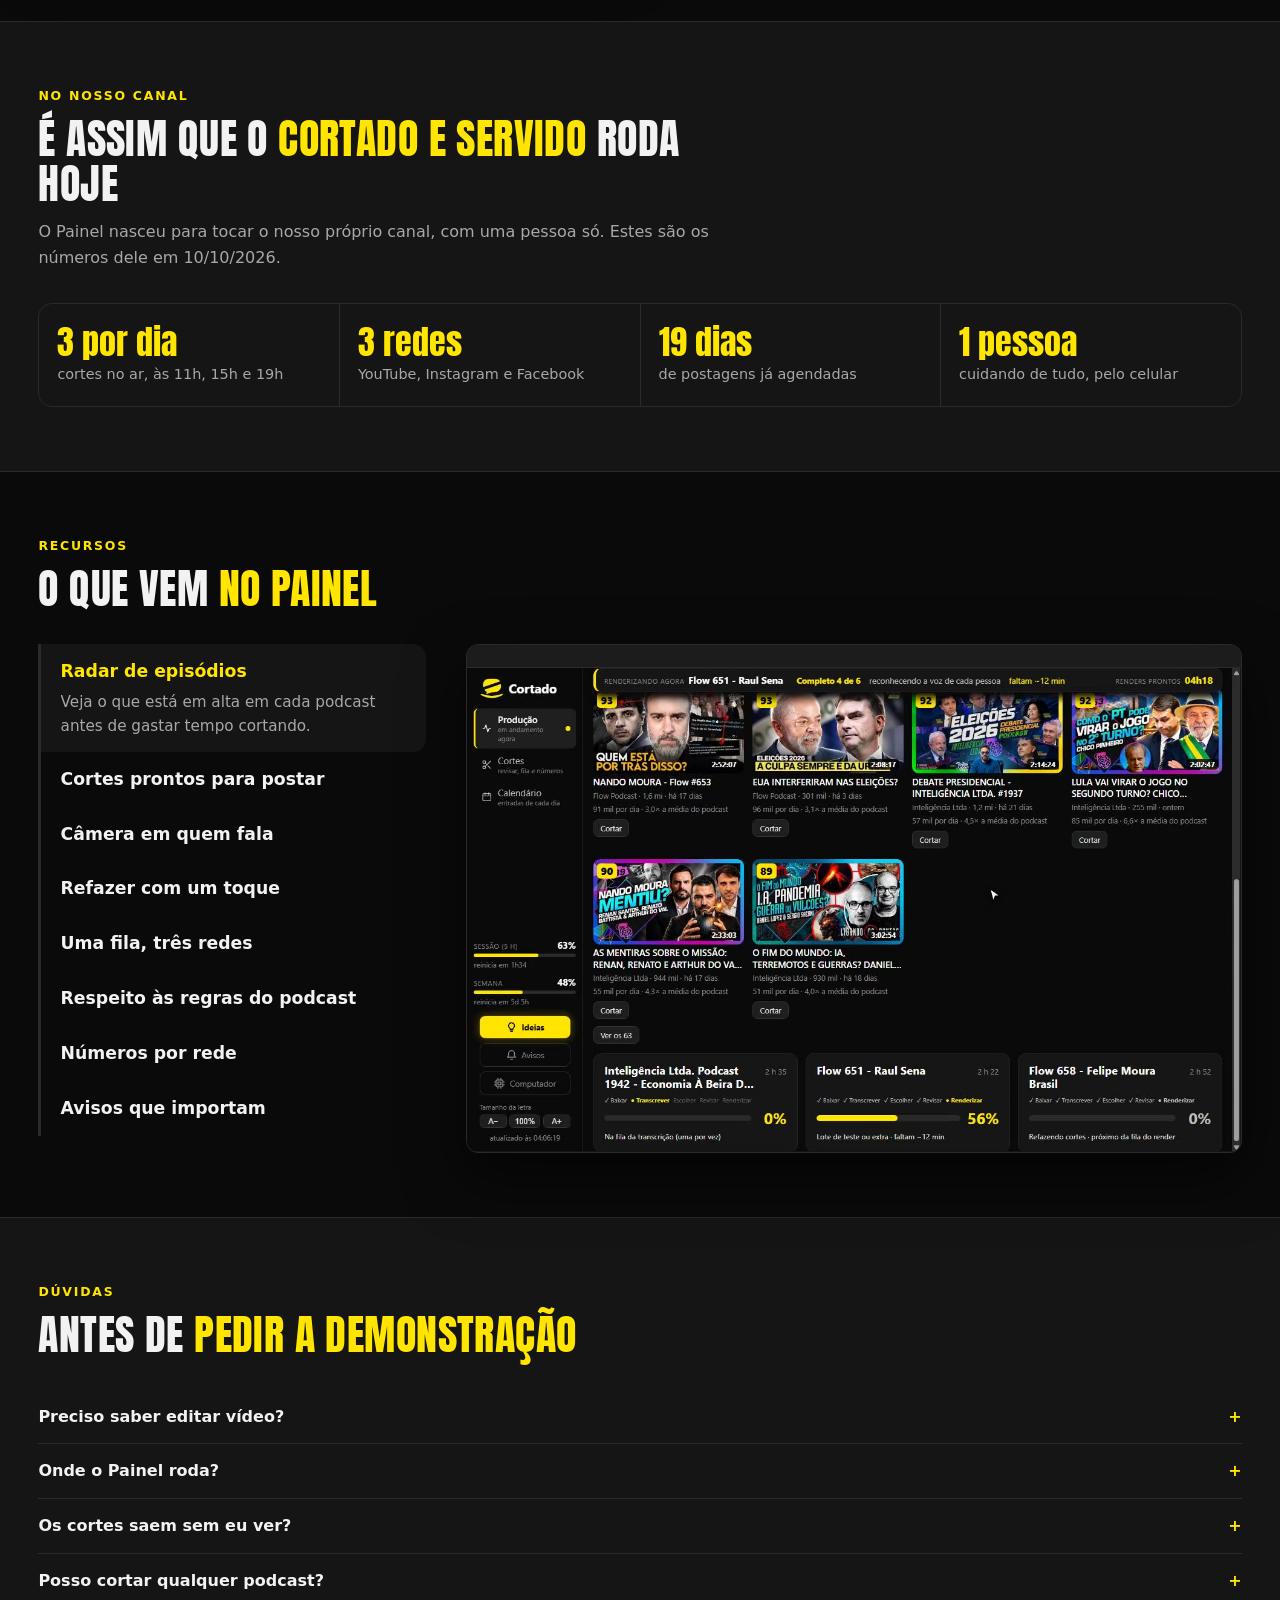
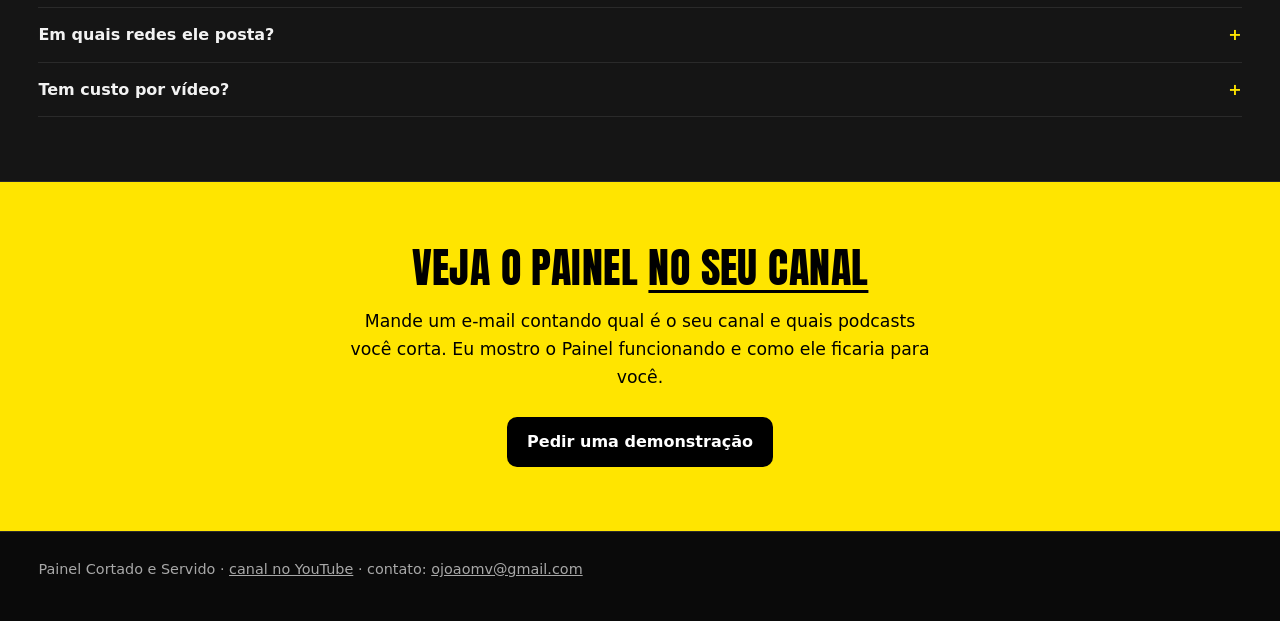
==== commit f7a998af: "Versão no endereço do estilo e do script, para o navegador não usar cópia antiga Co-Authored-By: Cla" ====
--- a/vendas.html
+++ b/vendas.html
@@ -3,7 +3,7 @@
 <meta name="description" content="O sistema que transforma um link de podcast em cortes prontos e agendados no YouTube, Instagram e Facebook. Você só aprova pelo celular.">
 <link rel="icon" href="favicon.ico" sizes="any"><link rel="icon" type="image/png" sizes="32x32" href="favicon-32.png"><link rel="apple-touch-icon" href="apple-touch-icon.png">
 <link rel="preconnect" href="https://fonts.googleapis.com"><link rel="preconnect" href="https://fonts.gstatic.com" crossorigin>
-<link href="https://fonts.googleapis.com/css2?family=Anton&display=swap" rel="stylesheet"><link rel="stylesheet" href="painel.css"></head><body>
+<link href="https://fonts.googleapis.com/css2?family=Anton&display=swap" rel="stylesheet"><link rel="stylesheet" href="painel.css?v=2"></head><body>
 
 <header class="topo"><div class="dentro"><a class="marca" href="vendas.html"><img src="icon-512.png" alt="" width="36" height="36">Painel Cortado e Servido</a>
 <nav><a class="some" href="#como">Como funciona</a><a class="some" href="#recursos">Recursos</a><a class="some" href="#duvidas">Dúvidas</a><a class="botao" href="#demo" style="padding:8px 14px;color:#000">Pedir demonstração</a></nav></div></header>
@@ -99,5 +99,5 @@
 </main>
 
 <footer><div class="dentro">Painel Cortado e Servido · <a href="https://www.youtube.com/@cortadoeservido">canal no YouTube</a> · contato: <a href="mailto:ojoaomv@gmail.com">ojoaomv@gmail.com</a></div></footer>
-<script src="painel.js"></script>
+<script src="painel.js?v=2"></script>
 </body></html>
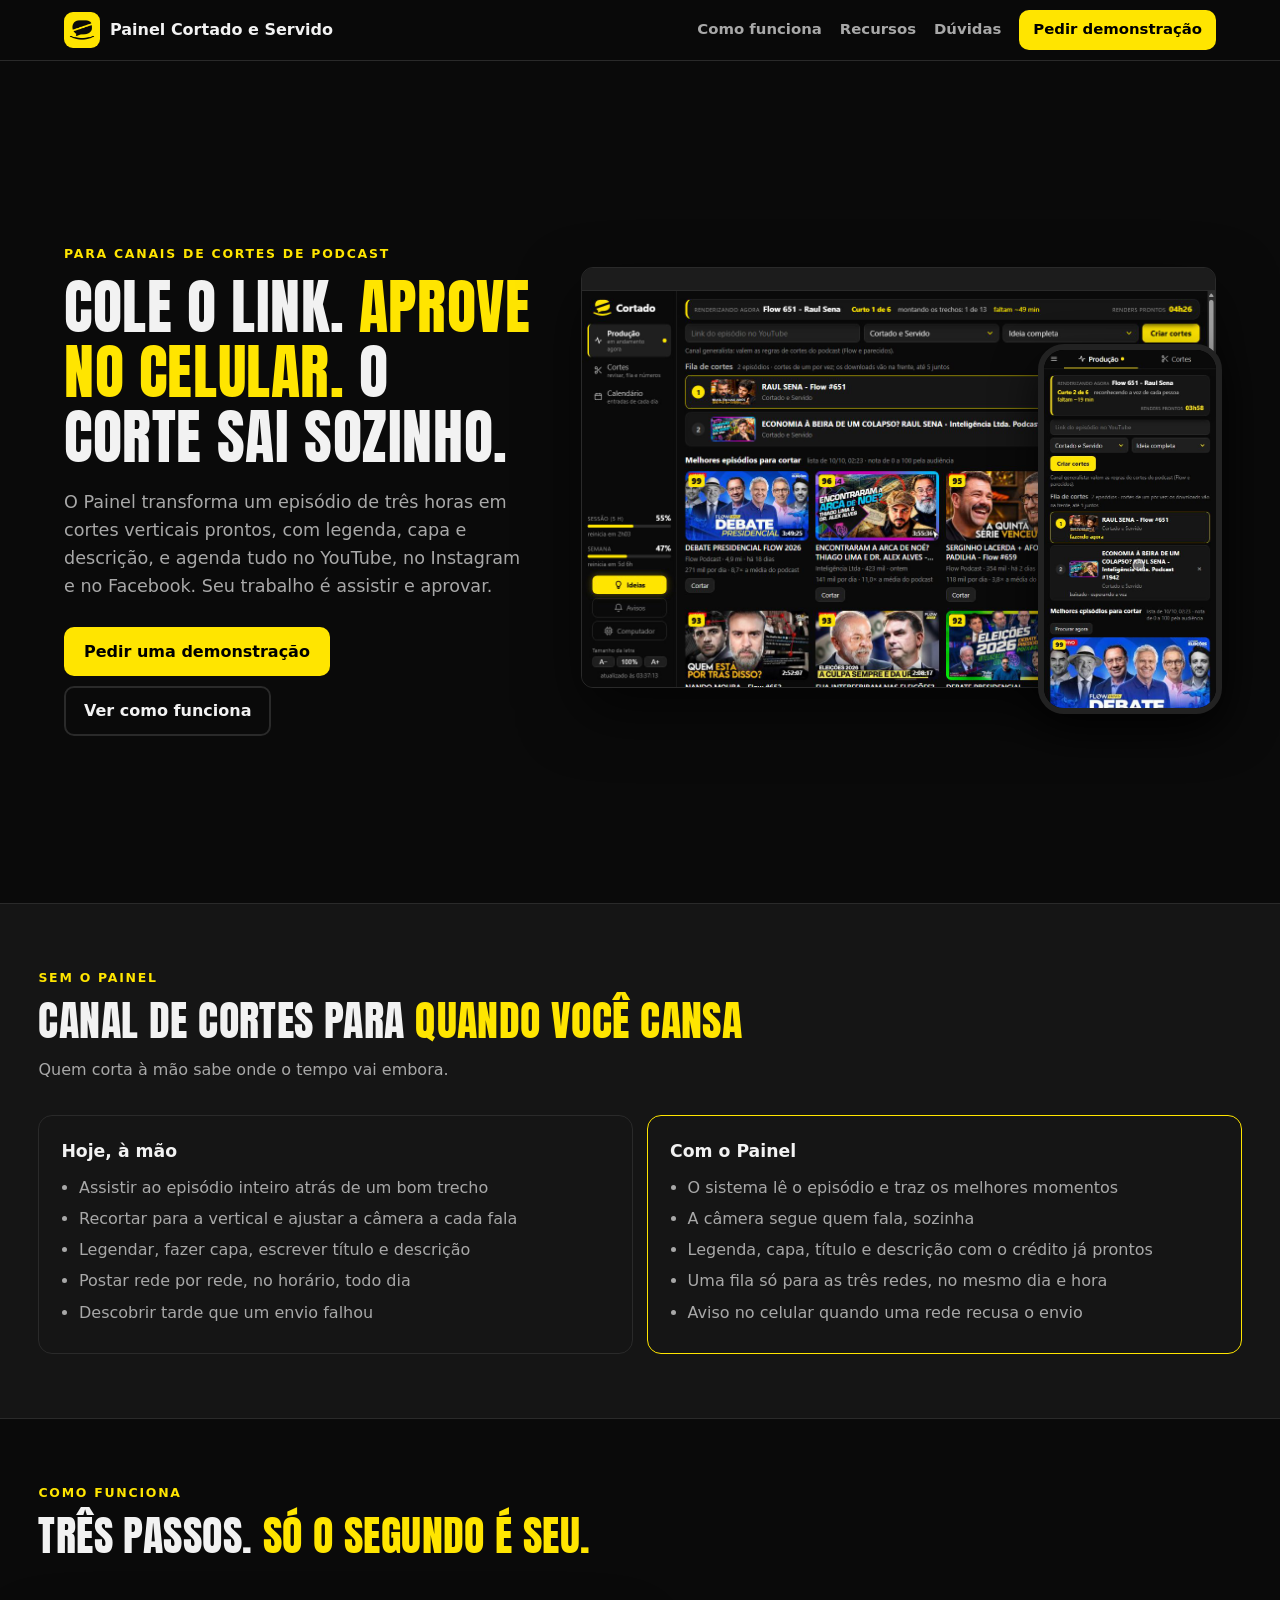
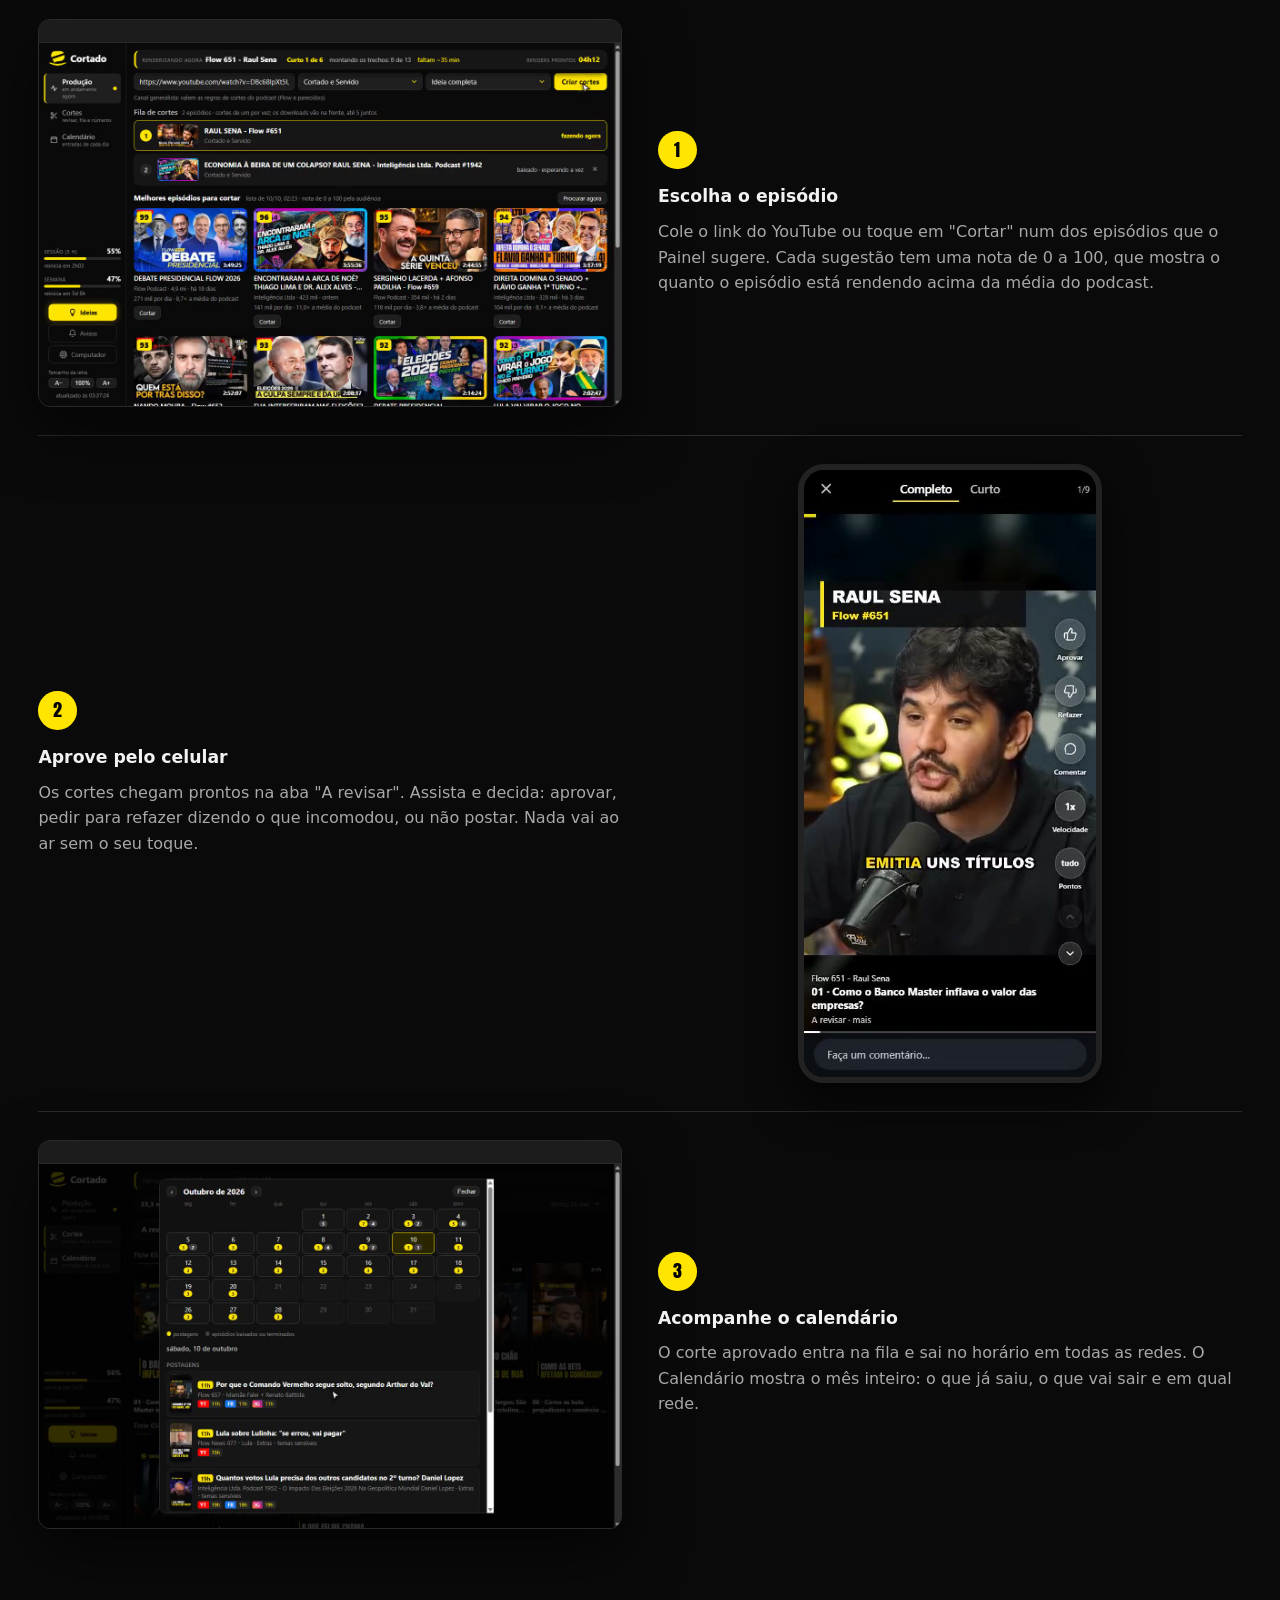
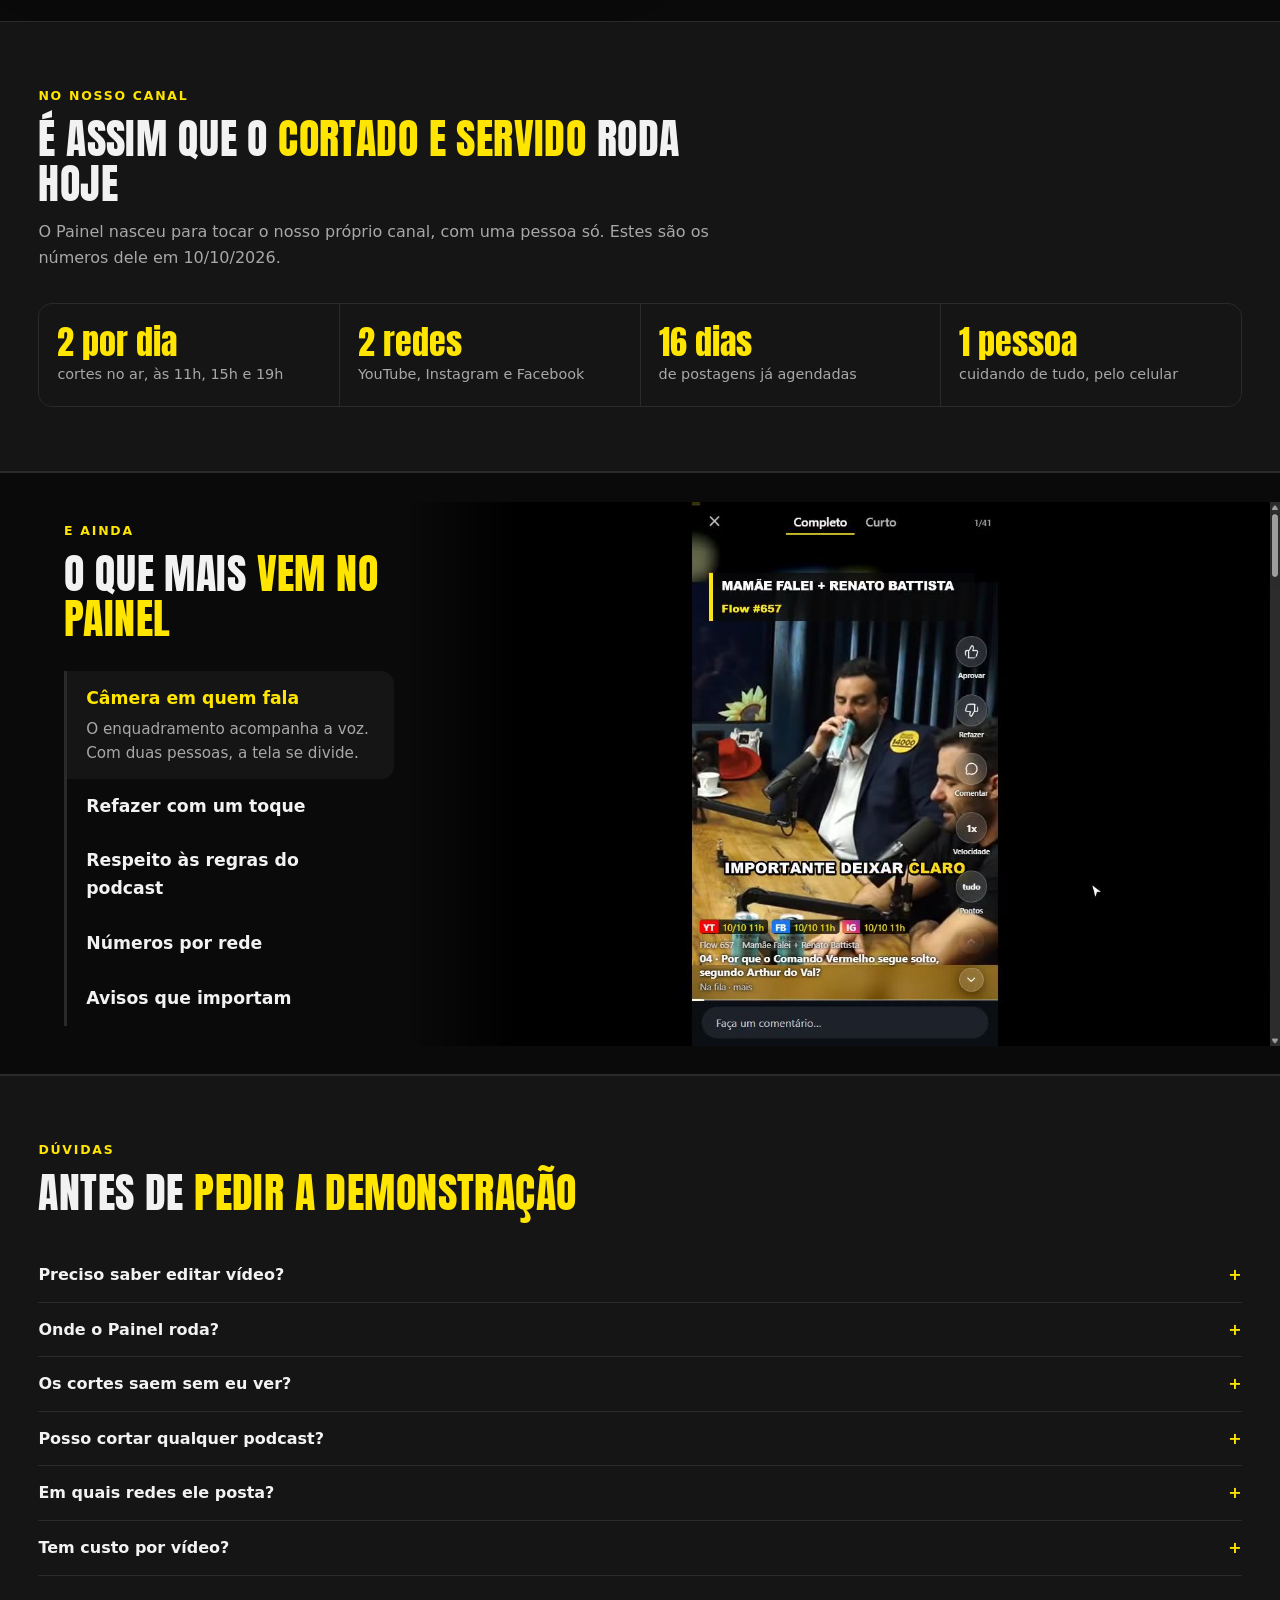
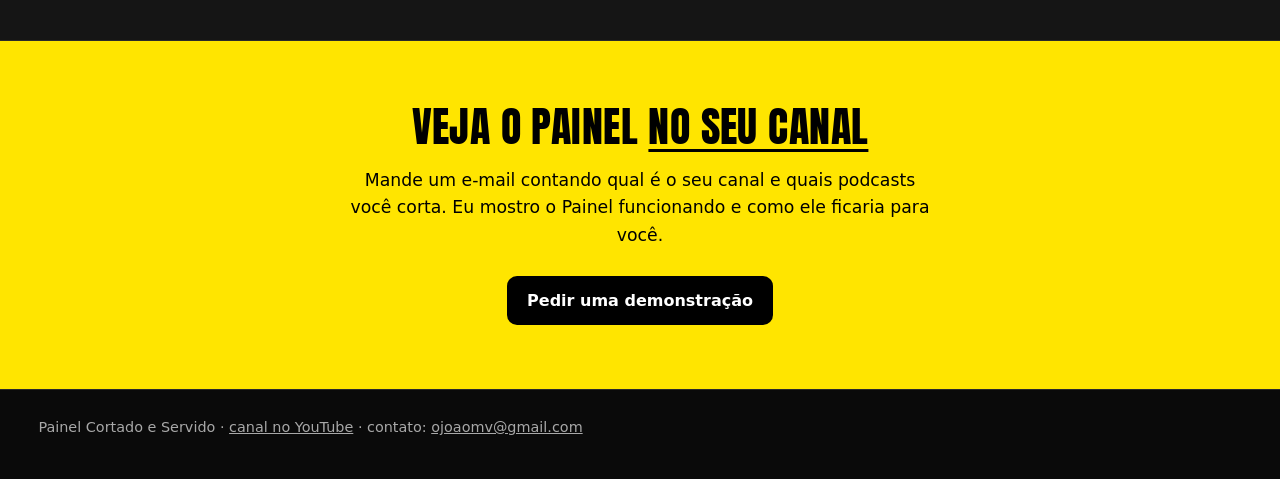
==== commit bf076ae7: "Recursos: só o que o passo a passo não mostra, com a tela do app como fundo da seção Co-Authored-By:" ====
--- a/vendas.html
+++ b/vendas.html
@@ -3,7 +3,7 @@
 <meta name="description" content="O sistema que transforma um link de podcast em cortes prontos e agendados no YouTube, Instagram e Facebook. Você só aprova pelo celular.">
 <link rel="icon" href="favicon.ico" sizes="any"><link rel="icon" type="image/png" sizes="32x32" href="favicon-32.png"><link rel="apple-touch-icon" href="apple-touch-icon.png">
 <link rel="preconnect" href="https://fonts.googleapis.com"><link rel="preconnect" href="https://fonts.gstatic.com" crossorigin>
-<link href="https://fonts.googleapis.com/css2?family=Anton&display=swap" rel="stylesheet"><link rel="stylesheet" href="painel.css?v=2"></head><body>
+<link href="https://fonts.googleapis.com/css2?family=Anton&display=swap" rel="stylesheet"><link rel="stylesheet" href="painel.css?v=3"></head><body>
 
 <header class="topo"><div class="dentro"><a class="marca" href="vendas.html"><img src="icon-512.png" alt="" width="36" height="36">Painel Cortado e Servido</a>
 <nav><a class="some" href="#como">Como funciona</a><a class="some" href="#recursos">Recursos</a><a class="some" href="#duvidas">Dúvidas</a><a class="botao" href="#demo" style="padding:8px 14px;color:#000">Pedir demonstração</a></nav></div></header>
@@ -65,20 +65,17 @@
 <li><b>1 pessoa</b><span>cuidando de tudo, pelo celular</span></li>
 </ul></div></section>
 
-<section id="recursos"><div class="dentro"><div class="cab">
-<p class="olho">Recursos</p>
-<h2>O que vem <em>no Painel</em></h2></div>
-<div class="abas"><div class="abas-lista" role="tablist" aria-label="Recursos do Painel">
-<button type="button" role="tab" data-v="rec-radar"><b>Radar de episódios</b><span>Veja o que está em alta em cada podcast antes de gastar tempo cortando.</span><i></i></button>
-<button type="button" role="tab" data-v="rec-grade"><b>Cortes prontos para postar</b><span>Vídeo vertical, legenda, tarja com título, capa e descrição com crédito e link do episódio.</span><i></i></button>
+<section id="recursos" class="inteira"><div class="abas"><div class="abas-texto"><div class="cab">
+<p class="olho">E ainda</p>
+<h2>O que mais <em>vem no Painel</em></h2></div>
+<div class="abas-lista" role="tablist" aria-label="Recursos do Painel">
 <button type="button" role="tab" data-v="rec-toca"><b>Câmera em quem fala</b><span>O enquadramento acompanha a voz. Com duas pessoas, a tela se divide.</span><i></i></button>
 <button type="button" role="tab" data-v="rec-refazer"><b>Refazer com um toque</b><span>Diga se o problema é câmera, corte ou texto e o corte volta refeito para você rever.</span><i></i></button>
-<button type="button" role="tab" data-v="passo-calendario-pc"><b>Uma fila, três redes</b><span>O mesmo corte sai no YouTube, no Instagram e no Facebook, sem postagem repetida.</span><i></i></button>
 <button type="button" role="tab" data-v="rec-regras"><b>Respeito às regras do podcast</b><span>O Painel confere a permissão da fonte antes de cortar e sempre credita o programa original.</span><i></i></button>
 <button type="button" role="tab" data-v="rec-numeros"><b>Números por rede</b><span>Visualizações, horas assistidas e seguidores, por período, sem abrir três aplicativos.</span><i></i></button>
 <button type="button" role="tab" data-v="rec-avisos"><b>Avisos que importam</b><span>Notificação no celular só quando algo dá errado. O que deu certo aparece no calendário.</span><i></i></button>
-</div>
-<div class="abas-tela"><div class="janela"><video src="videos/rec-radar.mp4" poster="videos/rec-radar.jpg" width="1280" height="800" muted playsinline preload="none" aria-label="Vídeo do recurso escolhido no Painel"></video></div></div></div></div></section>
+</div></div>
+<div class="abas-tela"><video src="videos/rec-toca.mp4" poster="videos/rec-toca.jpg" width="1280" height="800" muted playsinline preload="none" aria-label="Vídeo do recurso escolhido no Painel"></video></div></div></section>
 
 <section id="duvidas" class="faixa"><div class="dentro"><div class="cab">
 <p class="olho">Dúvidas</p>
@@ -99,5 +96,5 @@
 </main>
 
 <footer><div class="dentro">Painel Cortado e Servido · <a href="https://www.youtube.com/@cortadoeservido">canal no YouTube</a> · contato: <a href="mailto:ojoaomv@gmail.com">ojoaomv@gmail.com</a></div></footer>
-<script src="painel.js?v=2"></script>
+<script src="painel.js?v=3"></script>
 </body></html>
--- a/painel.css
+++ b/painel.css
@@ -125,8 +125,12 @@
  .capa .sub{font-size:clamp(1.1rem,1.25vw,2rem)}
  .capa{min-height:calc(100vh - 3.6rem);min-height:calc(100svh - 3.6rem);display:flex;align-items:center}
 }
-/* abas de recursos: a lista de um lado e o vídeo da tela do outro; a barra amarela mostra o andamento do vídeo */
-.abas{display:grid;grid-template-columns:minmax(0,.75fr) minmax(0,1.5fr);gap:2.5rem;align-items:start}
+/* abas de recursos: a lista de um lado e, do outro, o vídeo da tela como fundo da seção, de cima a baixo e até a borda
+   da página, sumindo aos poucos para o lado do texto; a barra amarela mostra o andamento do vídeo */
+section.inteira{padding:0;border-top:1px solid var(--linha);border-bottom:1px solid var(--linha);overflow:hidden}
+.abas{display:grid;grid-template-columns:minmax(0,32fr) minmax(0,68fr);align-items:center}
+.abas-texto{padding:3rem 1rem 3rem 5vw;display:flex;flex-direction:column;justify-content:center;position:relative;z-index:1}
+.abas-texto .cab{margin-bottom:1.8rem}
 .abas-lista{display:flex;flex-direction:column}
 .abas-lista button{font:inherit;text-align:left;background:none;border:0;border-left:3px solid var(--linha);color:var(--fraco);cursor:pointer;
  position:relative;padding:.85rem 1rem .85rem 1.2rem;border-radius:0 .8rem .8rem 0;transition:background .25s}
@@ -137,12 +141,14 @@
 .abas-lista .ativa{background:var(--chapa)}
 .abas-lista .ativa b{color:var(--amarelo)}
 .abas-lista .ativa span{max-height:9em;opacity:1;margin-top:.3em}
-.abas-tela{position:sticky;top:5rem}
-section.faixa .abas-lista .ativa{background:var(--preto)}
+.abas-tela video{display:block;width:100%;height:auto;
+ -webkit-mask-image:linear-gradient(90deg,transparent,#000 13%);mask-image:linear-gradient(90deg,transparent,#000 13%)}
 @media (max-width:1100px){.grade{grid-template-columns:1fr 1fr}}
 @media (max-width:760px){
- .abas{grid-template-columns:1fr;gap:1rem}
- .abas-tela{order:-1;top:3.9rem;z-index:3;background:var(--preto);padding:.4rem 0 .6rem;margin:0 -16px;padding-left:16px;padding-right:16px}
+ .abas{grid-template-columns:1fr}
+ .abas-texto{padding:1.4rem 16px 2.6rem}
+ .abas-tela{order:-1;position:sticky;top:3.6rem;z-index:3;background:var(--preto)}
+ .abas-tela video{-webkit-mask-image:none;mask-image:none}
  .grade,.grade:has(li:nth-child(3):last-child){grid-template-columns:1fr}
  section{padding:44px 0}
  .capa{padding:32px 0 24px}
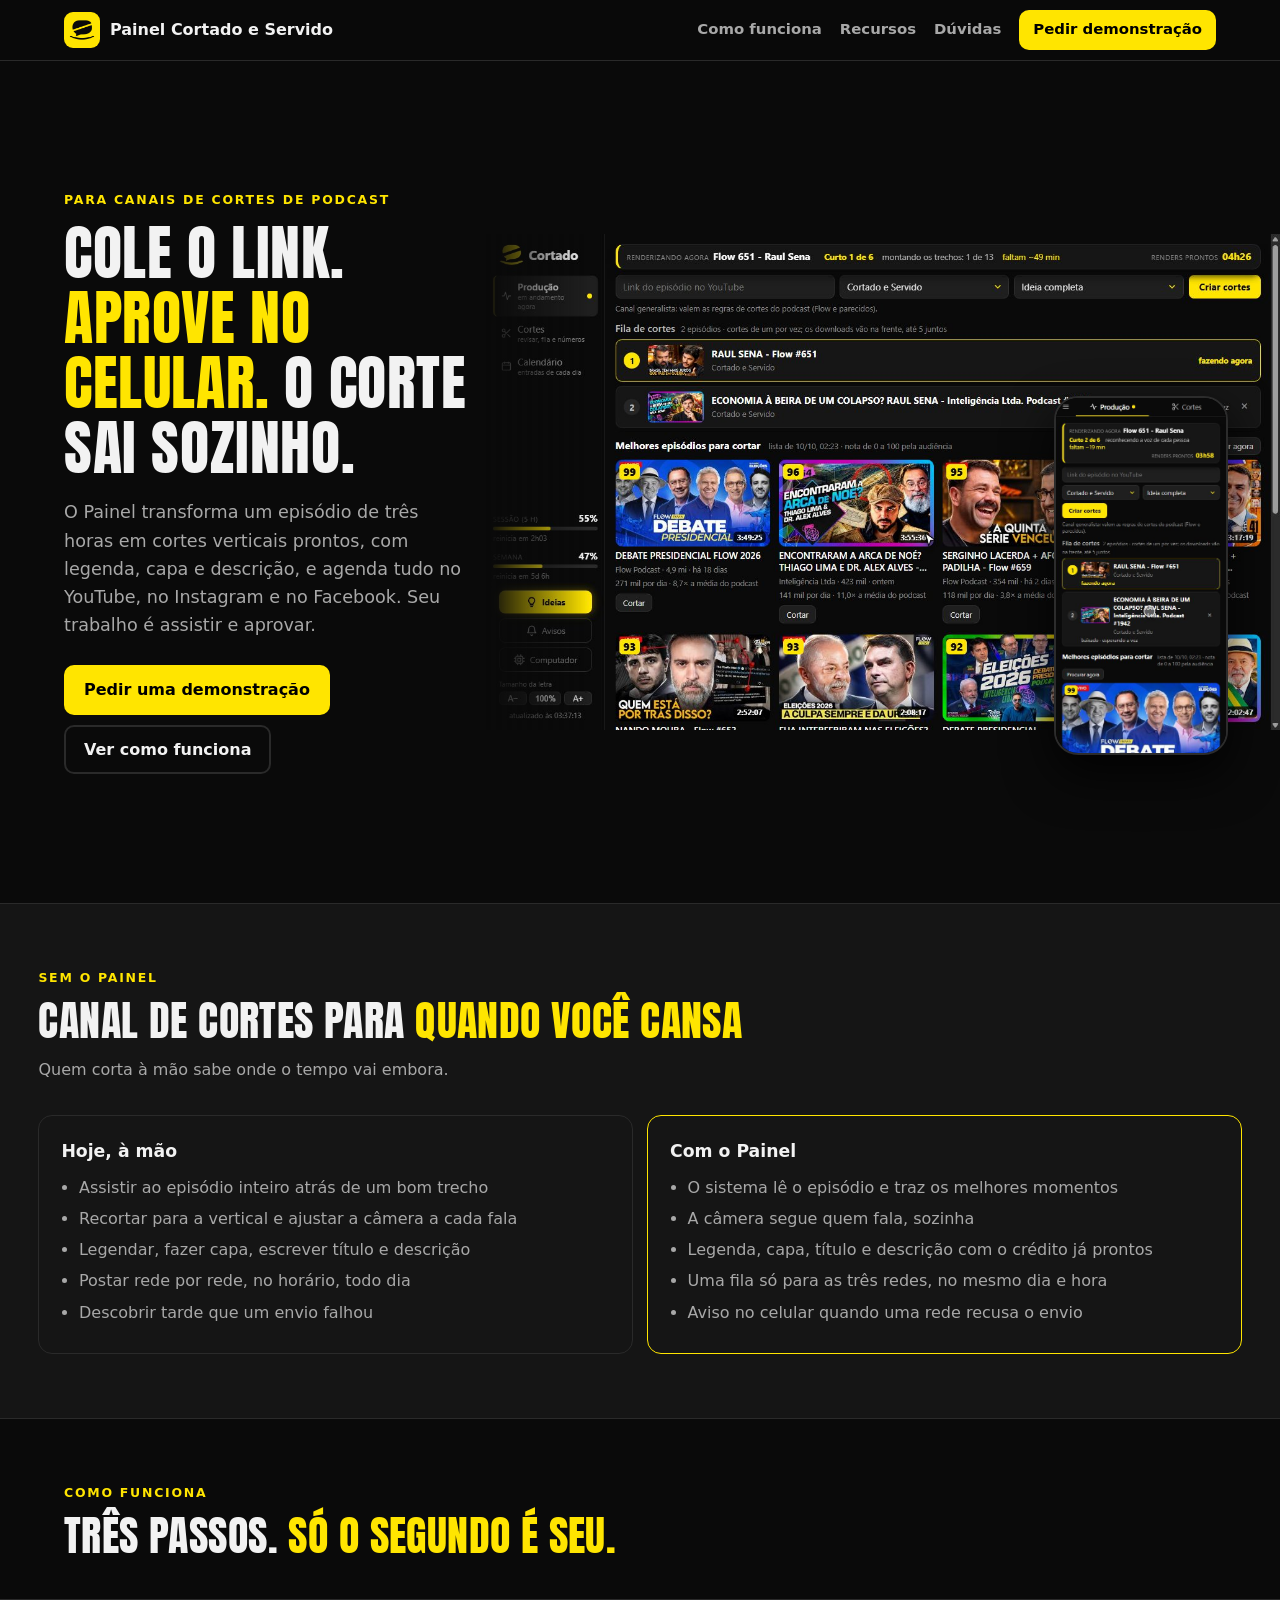
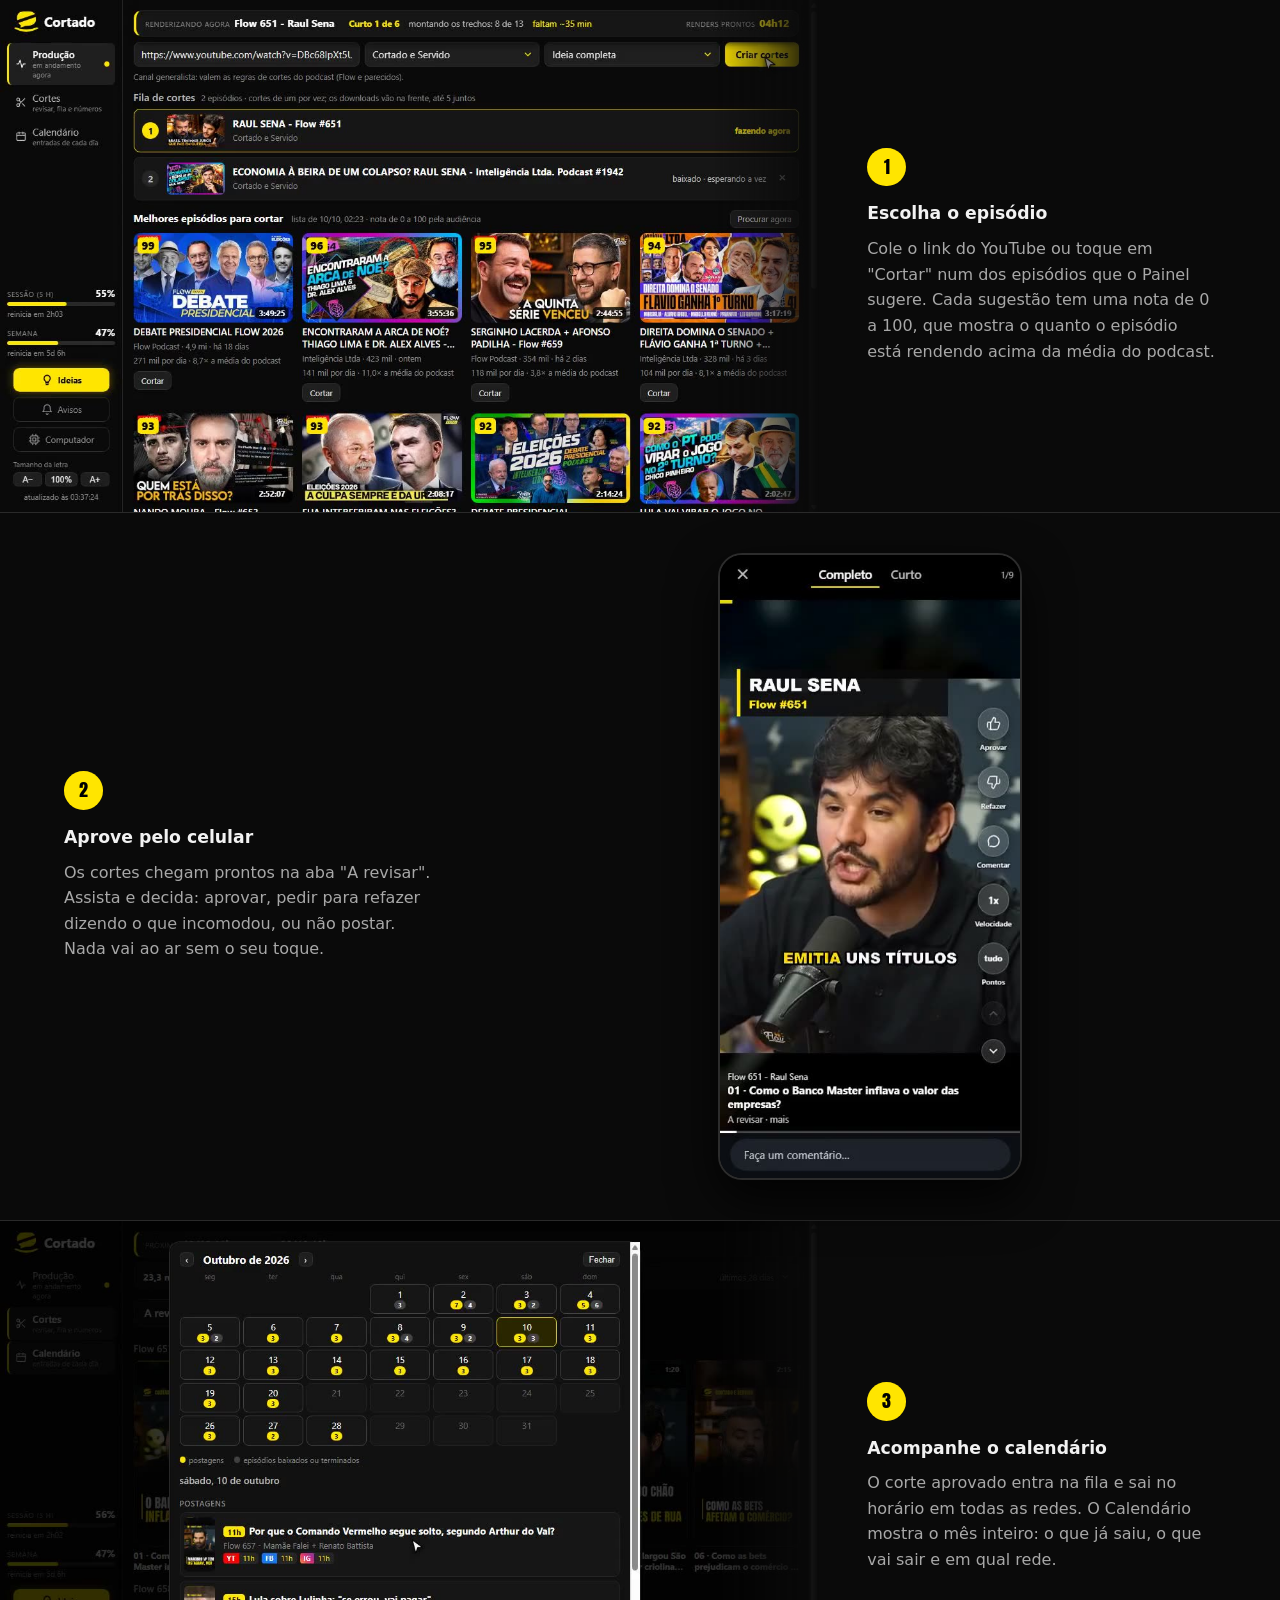
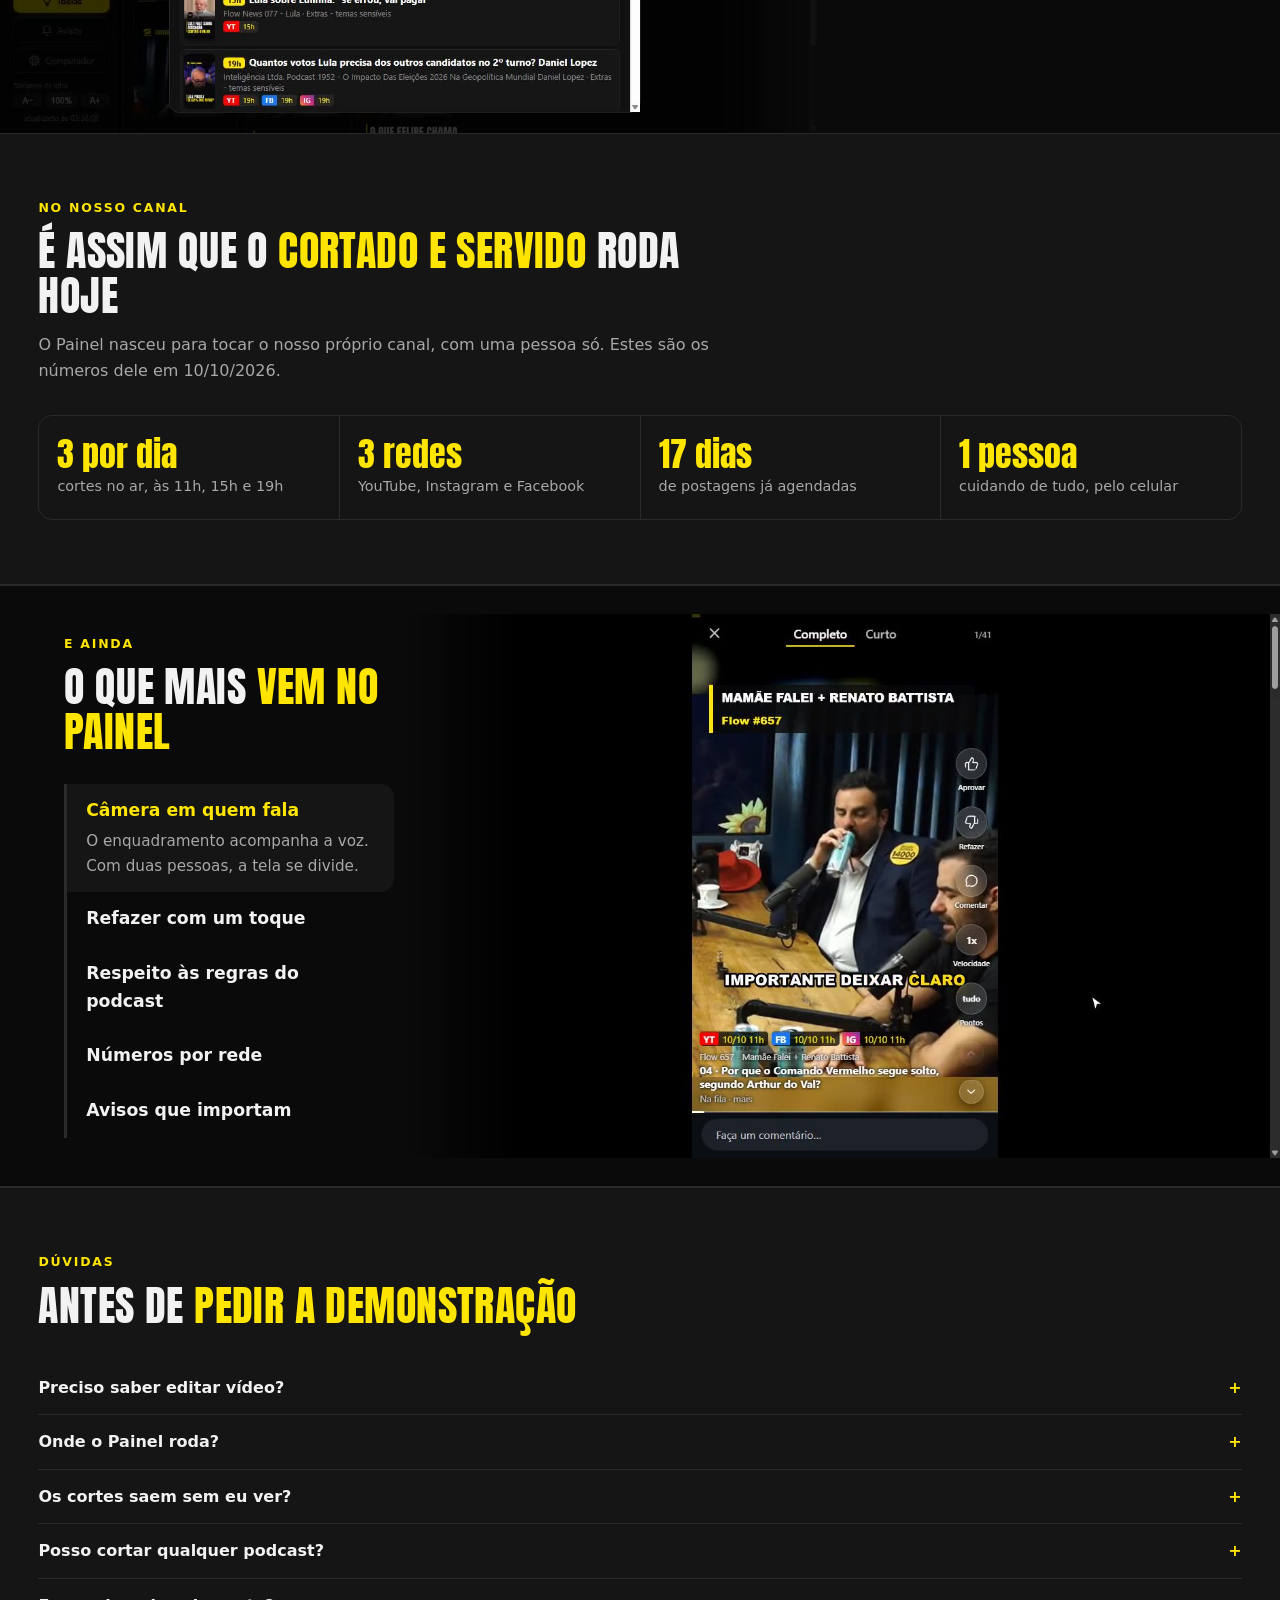
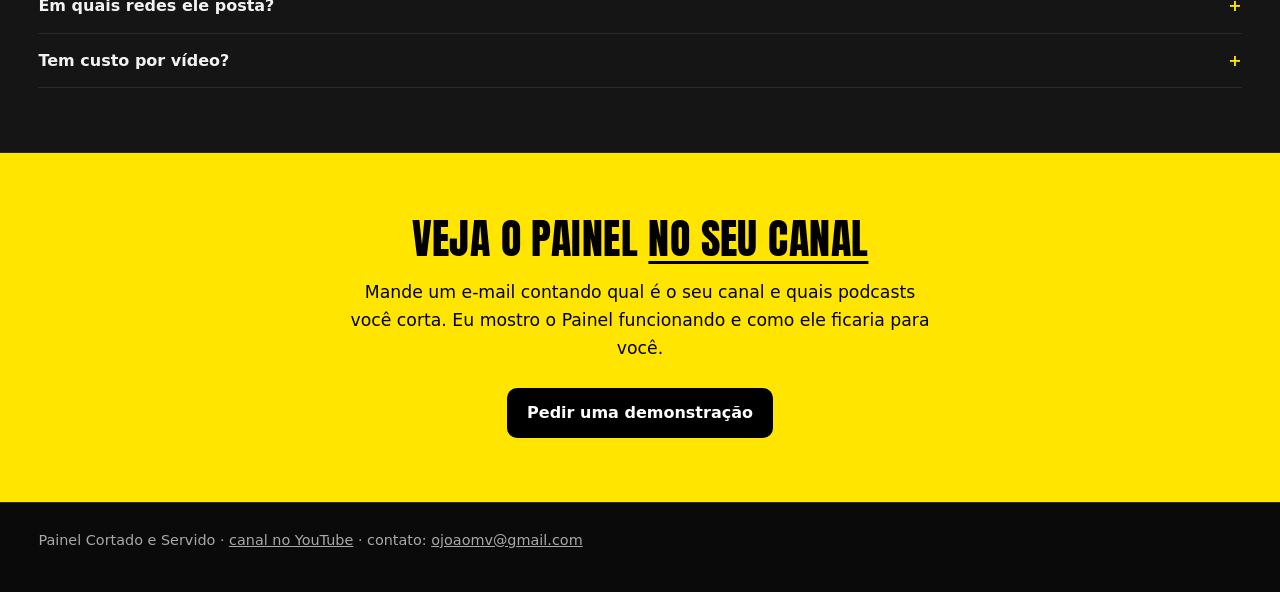
==== commit 8f5c43fc: "Aplicativo integrado à página inteira: topo e passos sem moldura, até a borda Co-Authored-By: Claude" ====
--- a/vendas.html
+++ b/vendas.html
@@ -3,7 +3,7 @@
 <meta name="description" content="O sistema que transforma um link de podcast em cortes prontos e agendados no YouTube, Instagram e Facebook. Você só aprova pelo celular.">
 <link rel="icon" href="favicon.ico" sizes="any"><link rel="icon" type="image/png" sizes="32x32" href="favicon-32.png"><link rel="apple-touch-icon" href="apple-touch-icon.png">
 <link rel="preconnect" href="https://fonts.googleapis.com"><link rel="preconnect" href="https://fonts.gstatic.com" crossorigin>
-<link href="https://fonts.googleapis.com/css2?family=Anton&display=swap" rel="stylesheet"><link rel="stylesheet" href="painel.css?v=3"></head><body>
+<link href="https://fonts.googleapis.com/css2?family=Anton&display=swap" rel="stylesheet"><link rel="stylesheet" href="painel.css?v=4"></head><body>
 
 <header class="topo"><div class="dentro"><a class="marca" href="vendas.html"><img src="icon-512.png" alt="" width="36" height="36">Painel Cortado e Servido</a>
 <nav><a class="some" href="#como">Como funciona</a><a class="some" href="#recursos">Recursos</a><a class="some" href="#duvidas">Dúvidas</a><a class="botao" href="#demo" style="padding:8px 14px;color:#000">Pedir demonstração</a></nav></div></header>
@@ -37,7 +37,7 @@
 <li>Aviso no celular quando uma rede recusa o envio</li></ul></div>
 </div></div></section>
 
-<section id="como"><div class="dentro"><div class="cab">
+<section id="como" class="integrada"><div class="dentro"><div class="cab">
 <p class="olho">Como funciona</p>
 <h2>Três passos. <em>Só o segundo é seu.</em></h2></div>
 
@@ -96,5 +96,5 @@
 </main>
 
 <footer><div class="dentro">Painel Cortado e Servido · <a href="https://www.youtube.com/@cortadoeservido">canal no YouTube</a> · contato: <a href="mailto:ojoaomv@gmail.com">ojoaomv@gmail.com</a></div></footer>
-<script src="painel.js?v=3"></script>
+<script src="painel.js?v=4"></script>
 </body></html>
--- a/painel.css
+++ b/painel.css
@@ -143,6 +143,31 @@
 .abas-lista .ativa span{max-height:9em;opacity:1;margin-top:.3em}
 .abas-tela video{display:block;width:100%;height:auto;
  -webkit-mask-image:linear-gradient(90deg,transparent,#000 13%);mask-image:linear-gradient(90deg,transparent,#000 13%)}
+/* aplicativo integrado à página: os vídeos do Painel não têm moldura de janela; no computador vão até a borda da
+   página e somem aos poucos para o lado do texto (o fundo do aplicativo é da mesma cor do site) */
+.janela{border:0;border-radius:0;overflow:visible;background:none;box-shadow:none}
+.janela::before{display:none}
+.celular{border:2px solid #2c2c2c;border-radius:1.5rem;box-shadow:0 1.2rem 3rem #000c}
+section.integrada{background:var(--preto);padding-bottom:0}
+.passo .foto:hover img,.passo .foto:hover video{transform:none}
+.js .passo .foto.surge{transform:none}
+@media (min-width:761px){
+ .capa{padding:0}
+ .capa .dentro{padding:0;grid-template-columns:minmax(0,38fr) minmax(0,62fr);gap:0}
+ .capa .dentro>div:first-child{padding:3rem 1rem 3rem 5vw;position:relative;z-index:1}
+ .palco{padding:0}
+ .palco .janela video,.passo .janela video{-webkit-mask-image:linear-gradient(90deg,transparent,#000 13%);mask-image:linear-gradient(90deg,transparent,#000 13%)}
+ .palco .celular{right:4vw;bottom:-5%;width:22%}
+ section.integrada>.dentro{max-width:none;padding:0}
+ section.integrada .cab{max-width:none;padding:0 5vw;margin-bottom:2.5rem}
+ section.integrada .passo{grid-template-columns:minmax(0,36fr) minmax(0,64fr);gap:0;padding:0;border-top:1px solid var(--linha)}
+ section.integrada .passo>div:first-child{padding:3rem 1.5rem 3rem 5vw}
+ section.integrada .passo:nth-child(even){grid-template-columns:minmax(0,64fr) minmax(0,36fr)}
+ section.integrada .passo:nth-child(even)>div:first-child{padding:3rem 5vw 3rem 3rem}
+ section.integrada .passo:nth-child(even) .janela video{-webkit-mask-image:linear-gradient(270deg,transparent,#000 13%);mask-image:linear-gradient(270deg,transparent,#000 13%)}
+ section.integrada .passo .foto.estreita{max-width:none;margin:0;display:grid;place-items:center;padding:2.5rem 0}
+ section.integrada .passo .foto.estreita .celular{width:min(19rem,60%)}
+}
 @media (max-width:1100px){.grade{grid-template-columns:1fr 1fr}}
 @media (max-width:760px){
  .abas{grid-template-columns:1fr}
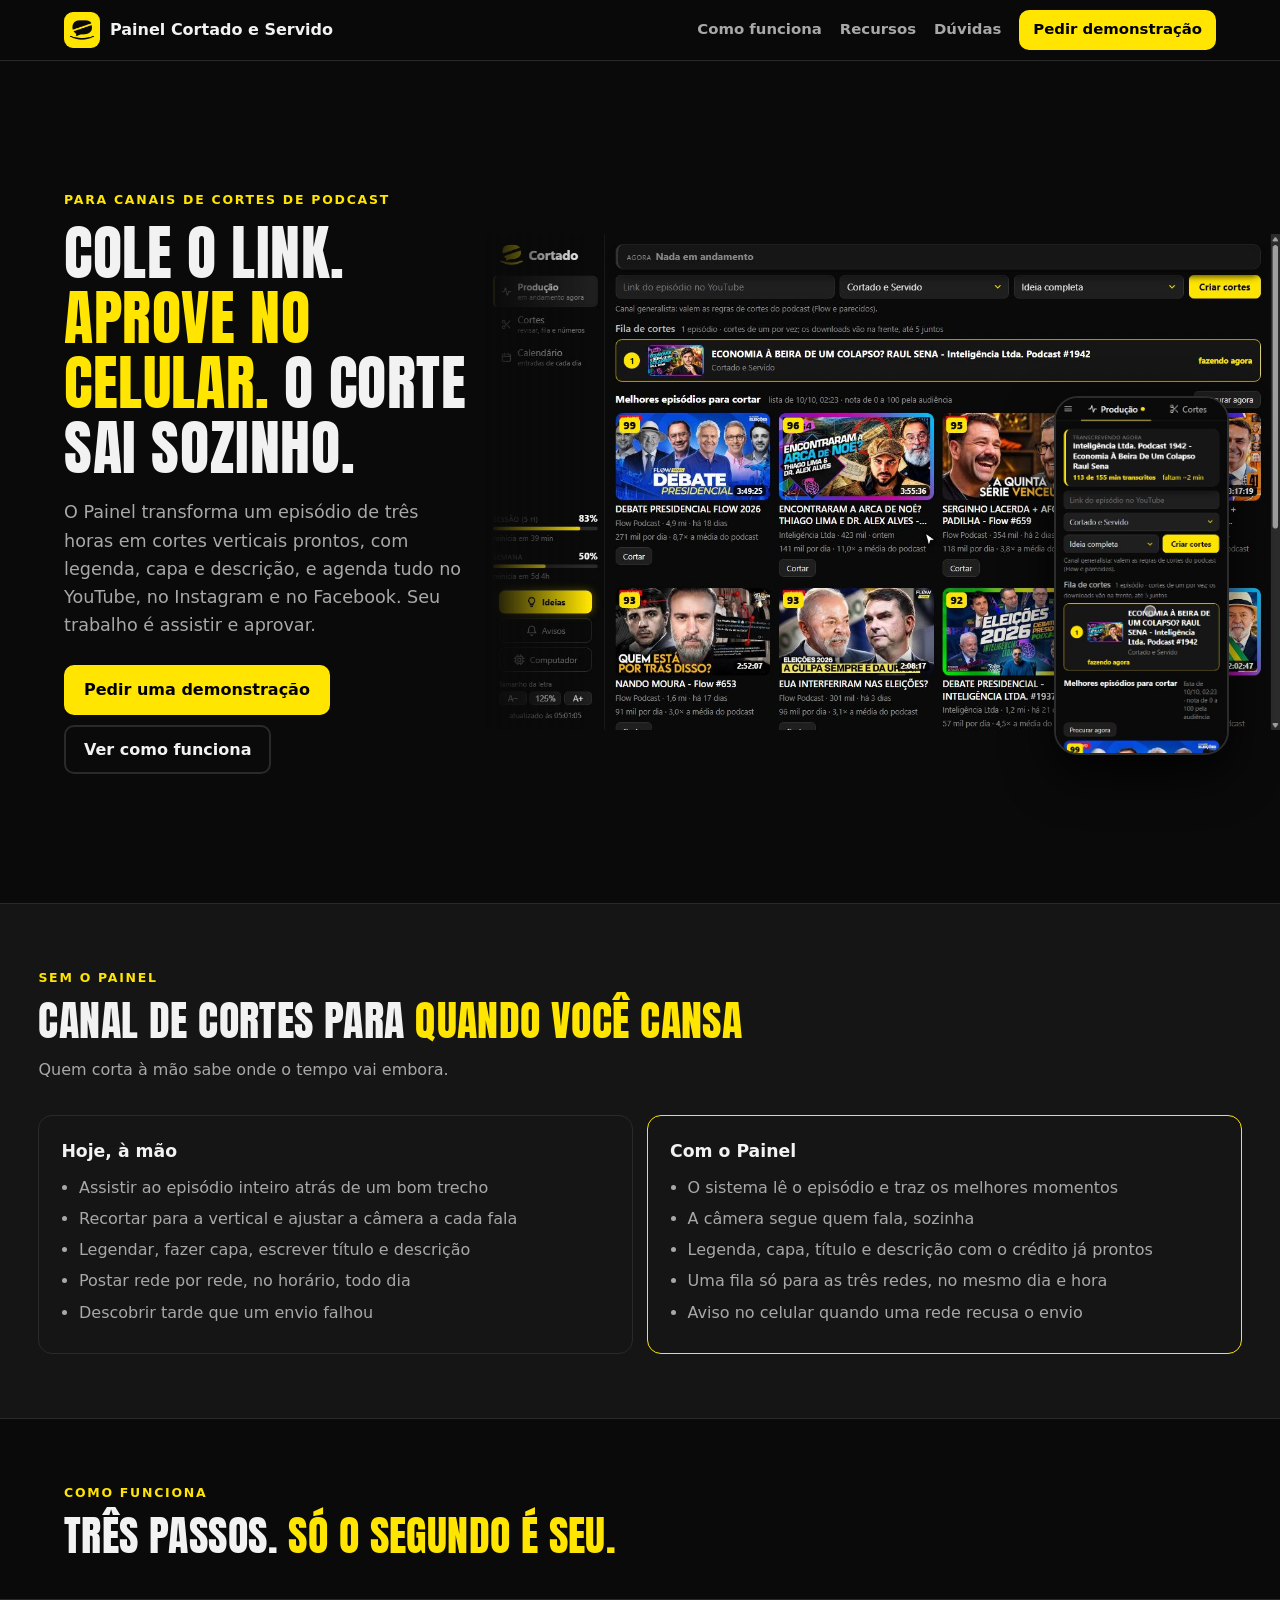
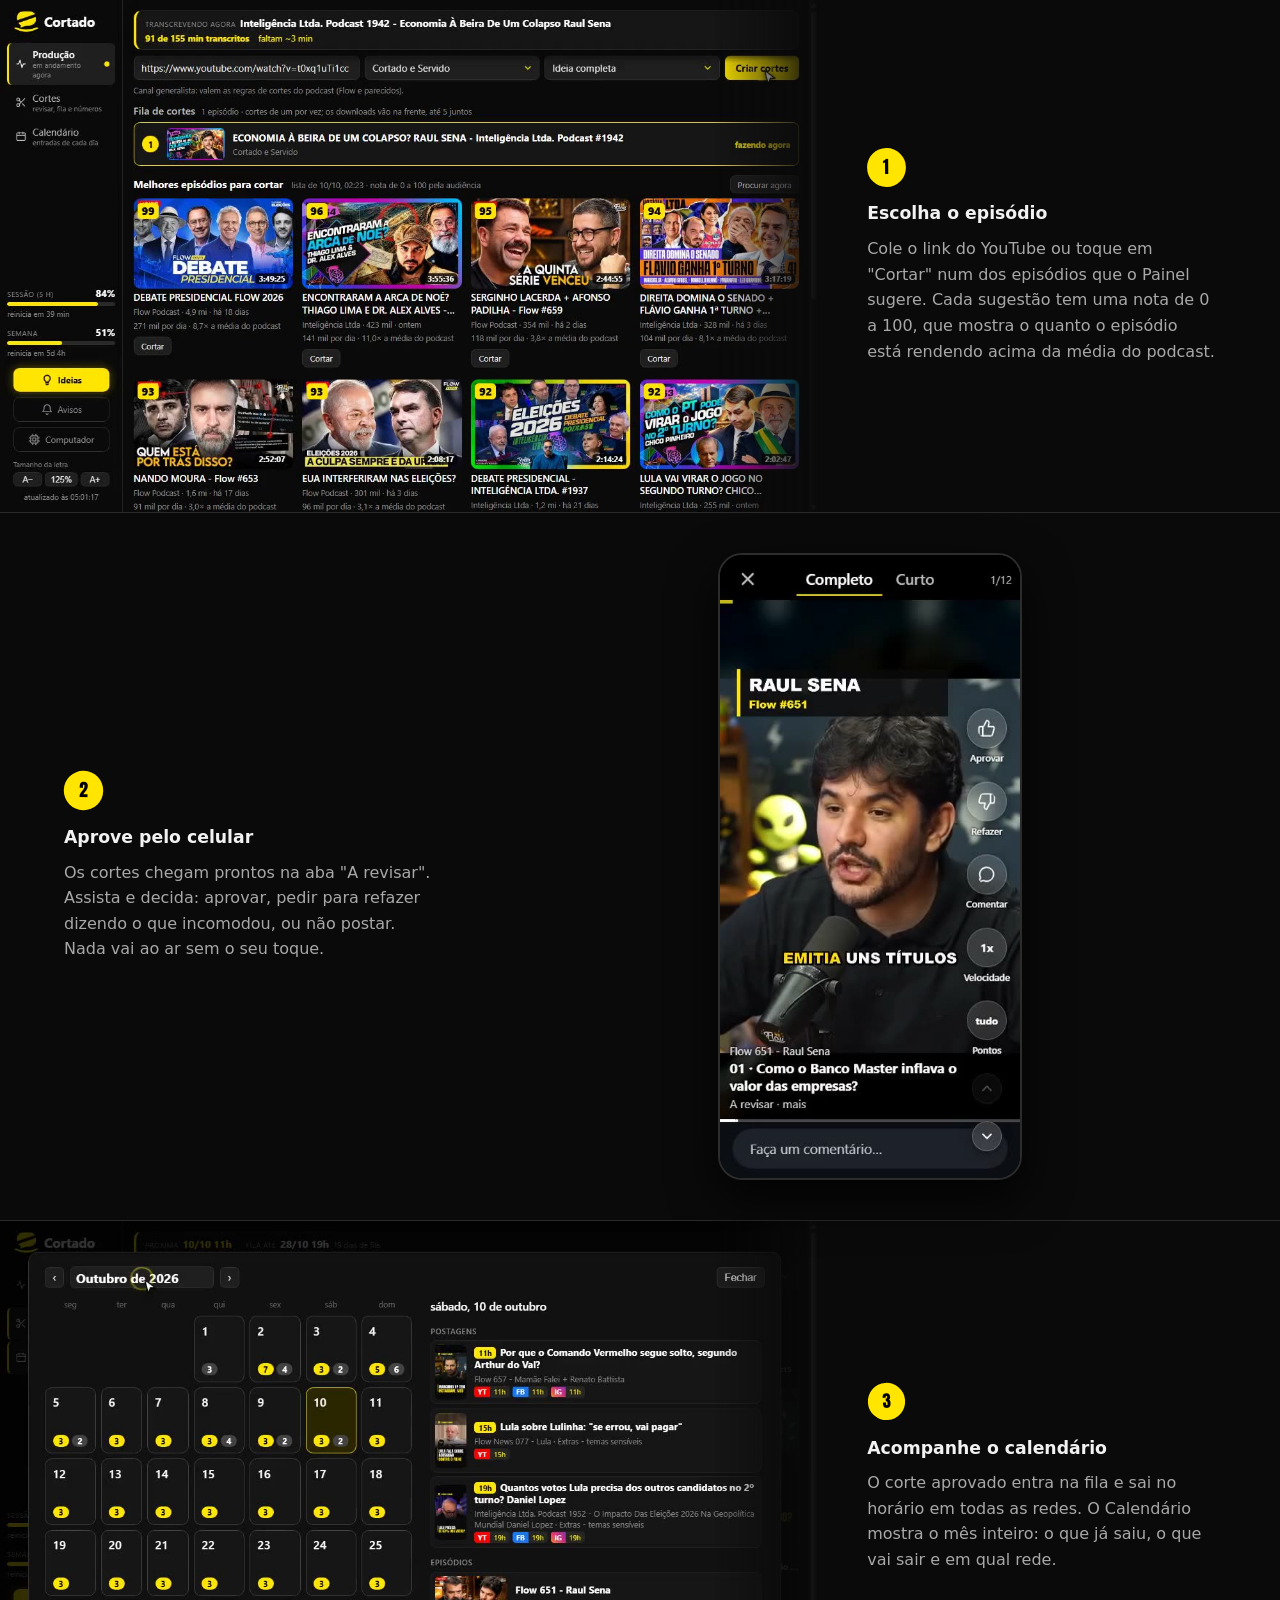
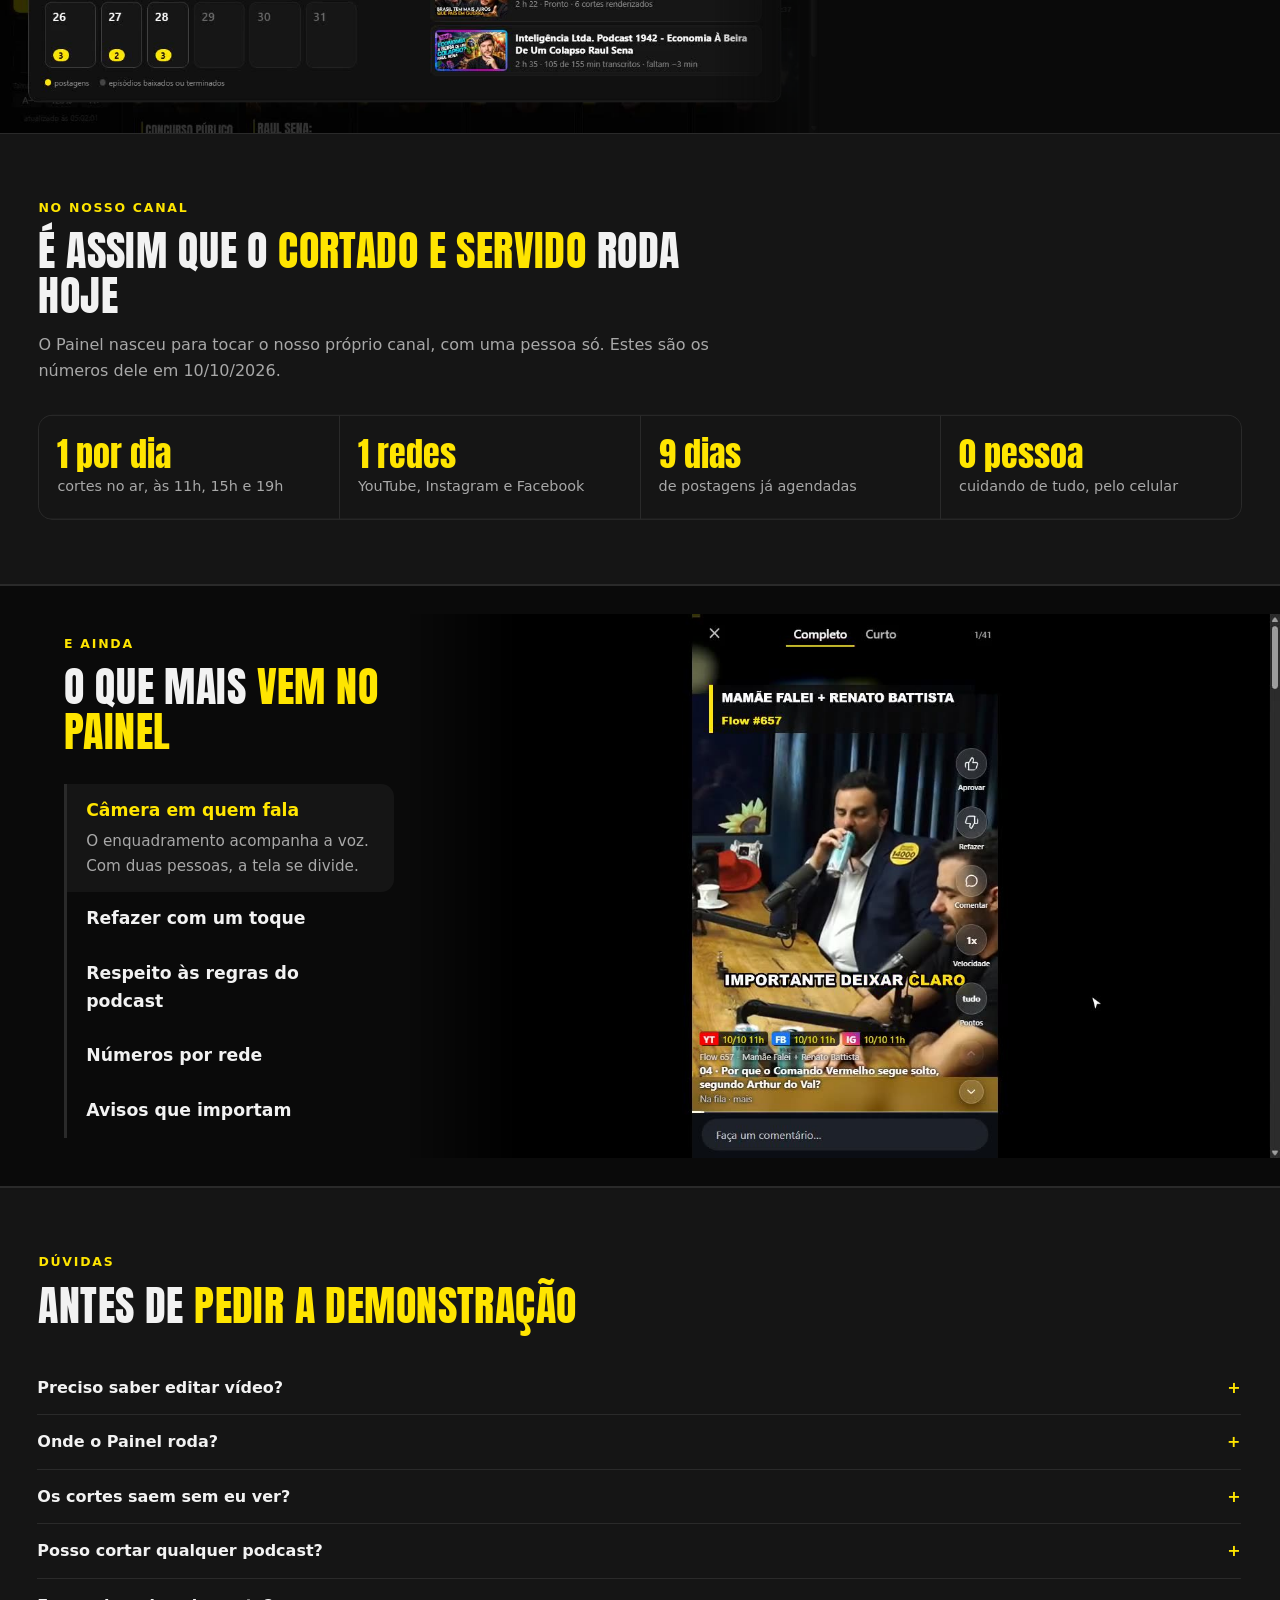
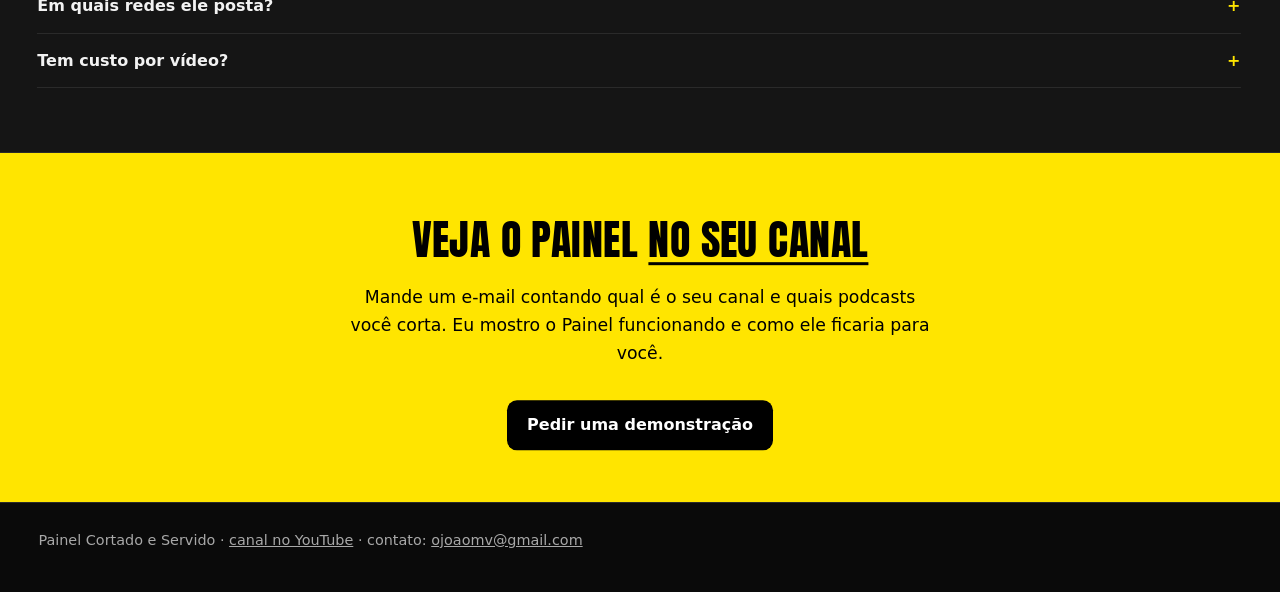
==== commit 3be54b33: "Movimento com a biblioteca Motion e modo cinema no caminho do corte Co-Authored-By: Claude Opus 5.5 " ====
--- a/vendas.html
+++ b/vendas.html
@@ -3,7 +3,7 @@
 <meta name="description" content="O sistema que transforma um link de podcast em cortes prontos e agendados no YouTube, Instagram e Facebook. Você só aprova pelo celular.">
 <link rel="icon" href="favicon.ico" sizes="any"><link rel="icon" type="image/png" sizes="32x32" href="favicon-32.png"><link rel="apple-touch-icon" href="apple-touch-icon.png">
 <link rel="preconnect" href="https://fonts.googleapis.com"><link rel="preconnect" href="https://fonts.gstatic.com" crossorigin>
-<link href="https://fonts.googleapis.com/css2?family=Anton&display=swap" rel="stylesheet"><link rel="stylesheet" href="painel.css?v=4"></head><body>
+<link href="https://fonts.googleapis.com/css2?family=Anton&display=swap" rel="stylesheet"><link rel="stylesheet" href="painel.css?v=5"></head><body>
 
 <header class="topo"><div class="dentro"><a class="marca" href="vendas.html"><img src="icon-512.png" alt="" width="36" height="36">Painel Cortado e Servido</a>
 <nav><a class="some" href="#como">Como funciona</a><a class="some" href="#recursos">Recursos</a><a class="some" href="#duvidas">Dúvidas</a><a class="botao" href="#demo" style="padding:8px 14px;color:#000">Pedir demonstração</a></nav></div></header>
@@ -96,5 +96,5 @@
 </main>
 
 <footer><div class="dentro">Painel Cortado e Servido · <a href="https://www.youtube.com/@cortadoeservido">canal no YouTube</a> · contato: <a href="mailto:ojoaomv@gmail.com">ojoaomv@gmail.com</a></div></footer>
-<script src="painel.js?v=4"></script>
+<script src="motion.js"></script><script src="painel.js?v=5"></script>
 </body></html>
--- a/painel.css
+++ b/painel.css
@@ -183,3 +183,38 @@
  h1{font-size:clamp(2.2rem,9.5vw,3.2rem)}
  .numeros{grid-template-columns:1fr 1fr}
 }
+
+/* movimento com a biblioteca Motion (classe mo no html): o movimento vem do painel.js; aqui só o estado inicial */
+.mo .surge{opacity:0}
+.mo .pal{display:inline-block;transform-origin:0 100%}
+.mo .passo{overflow-x:clip}
+.mo .capa .botao:not(.claro),.mo .chamada .botao{animation:brilho 2.6s ease-out 1.2s infinite}
+.mo .abas-lista{position:relative}
+.mo .abas-lista .ativa{background:none}
+.mo .abas-lista button{z-index:1}
+.mo .abas-lista span{transition:opacity .35s}
+.aba-fundo{position:absolute;left:0;right:0;top:0;height:0;background:var(--chapa);border-radius:0 .8rem .8rem 0;pointer-events:none}
+
+/* modo cinema (section.cine): passos presos na tela, a rolagem troca de capítulo; sem a classe mo ficam um abaixo do outro */
+.mo .cine-palco{position:sticky;top:3.6rem;height:calc(100svh - 3.6rem);overflow:hidden;border-top:1px solid var(--linha)}
+.mo .cine-palco .passo{position:absolute;inset:0;display:grid;grid-template-columns:minmax(0,36fr) minmax(0,64fr)!important;grid-template-rows:100%;gap:0!important;padding:0!important;border:0!important;align-items:center;opacity:0;pointer-events:none}
+.mo .cine-palco .passo.ativo{pointer-events:auto}
+.mo .cine-palco .passo>div:first-child{padding:2rem 1.5rem 2rem calc(5vw + 2rem)!important}
+.mo .cine-palco .passo .foto{order:0!important}
+.mo .cine-palco .janela video{width:100%;height:auto;max-height:calc(100svh - 3.6rem);object-fit:contain;-webkit-mask-image:linear-gradient(90deg,transparent,#000 13%)!important;mask-image:linear-gradient(90deg,transparent,#000 13%)!important}
+.mo .cine-palco .foto.estreita{height:100%;padding:0!important;max-width:none!important;margin:0!important;display:grid;place-items:center}
+.mo .cine-palco .foto.estreita .celular{height:82%;max-height:40rem;width:auto!important;aspect-ratio:412/856}
+.mo .cine-palco .foto.estreita video{height:100%;width:100%;object-fit:cover}
+.cine-fios{position:absolute;left:5vw;top:50%;transform:translateY(-50%);display:flex;flex-direction:column;gap:.5rem}
+.cine-fios i{display:block;width:3px;height:2.6rem;border-radius:3px;background:linear-gradient(var(--amarelo),var(--amarelo)) no-repeat top/100% calc(var(--p,0)*100%),var(--linha)}
+@media (max-width:760px){
+ .mo .cine-palco{border-top:0}
+ .mo .cine-palco .passo{grid-template-columns:1fr!important;grid-template-rows:auto 1fr;align-items:start;padding-top:1.4rem!important}
+ .mo .cine-palco .passo .foto{order:-1!important}
+ .mo .cine-palco .passo>div:first-child{padding:1rem 0 0!important}
+ .mo .cine-palco .janela video{-webkit-mask-image:none!important;mask-image:none!important}
+ .mo .cine-palco .foto.estreita{height:auto}
+ .mo .cine-palco .foto.estreita .celular{height:40svh}
+ .cine-fios{left:0;right:0;top:.4rem;transform:none;flex-direction:row}
+ .cine-fios i{flex:1;width:auto;height:3px;background:linear-gradient(var(--amarelo),var(--amarelo)) no-repeat left/calc(var(--p,0)*100%) 100%,var(--linha)}
+}
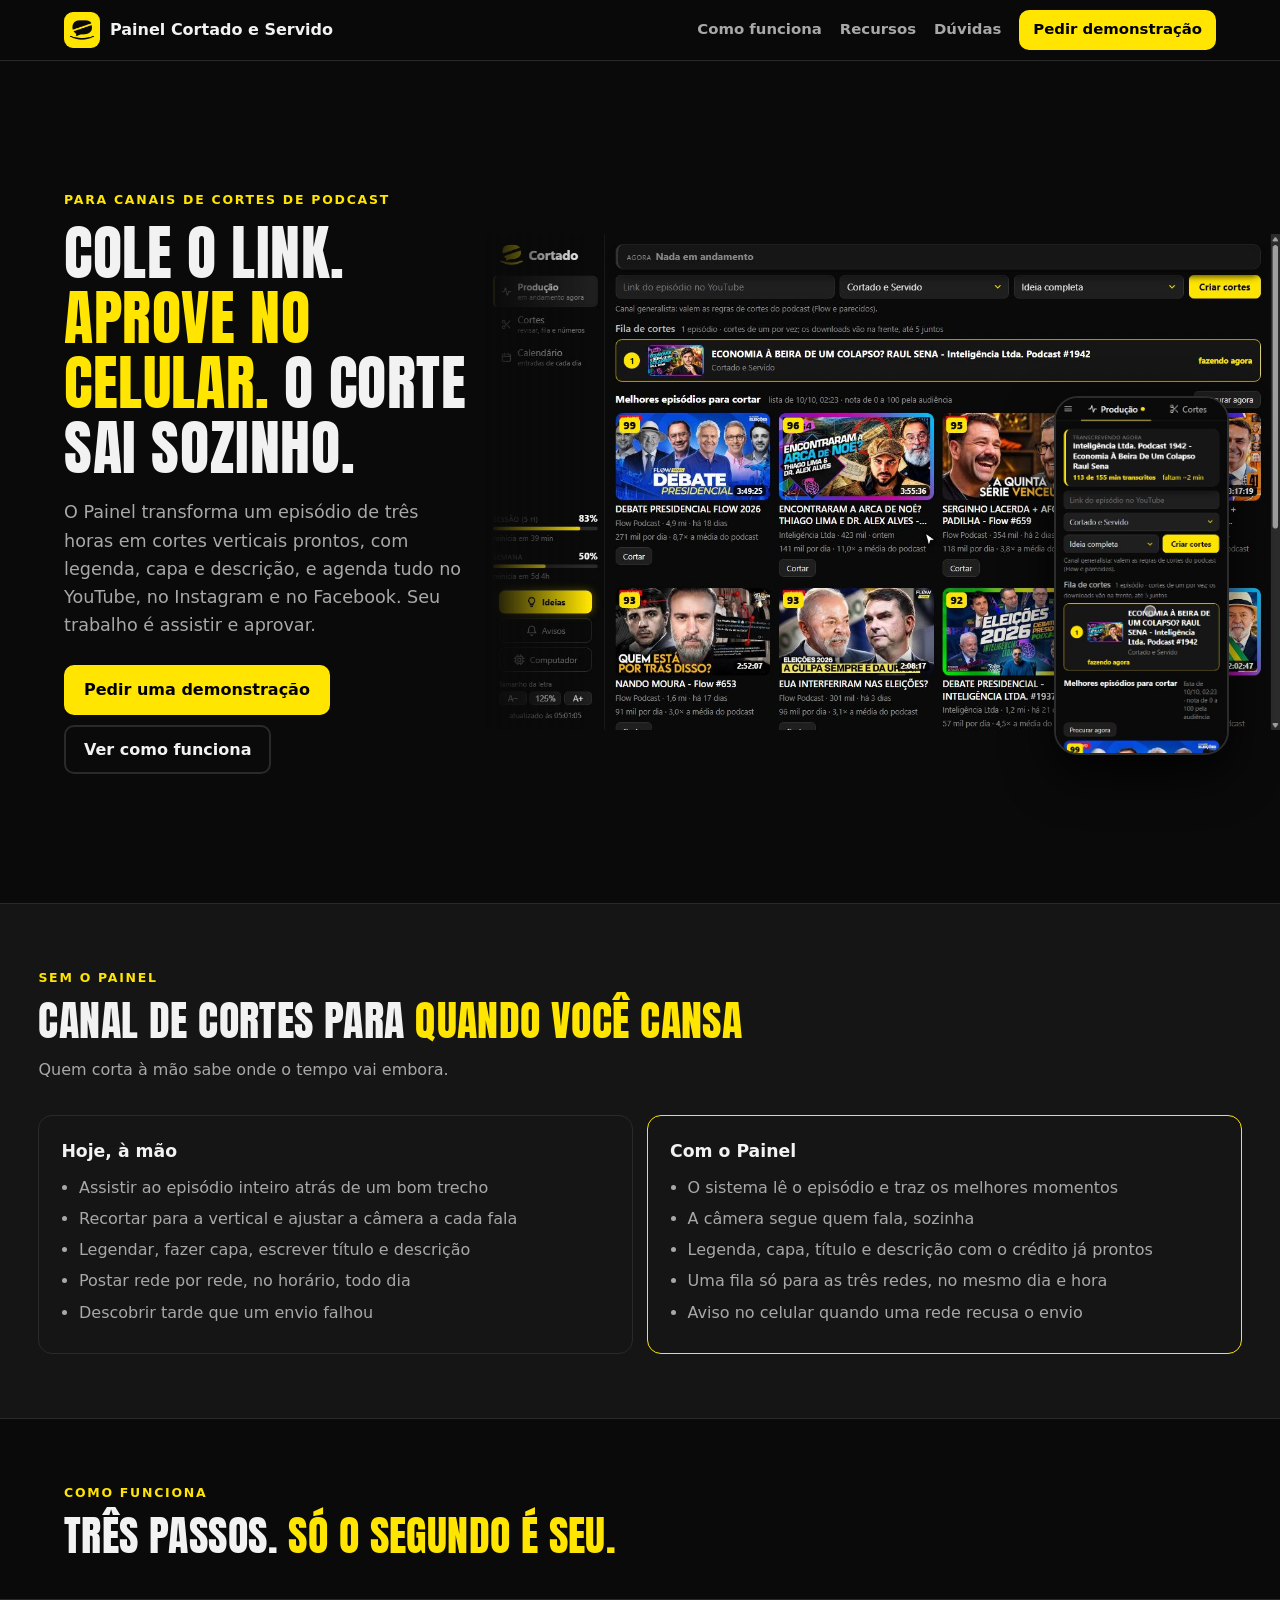
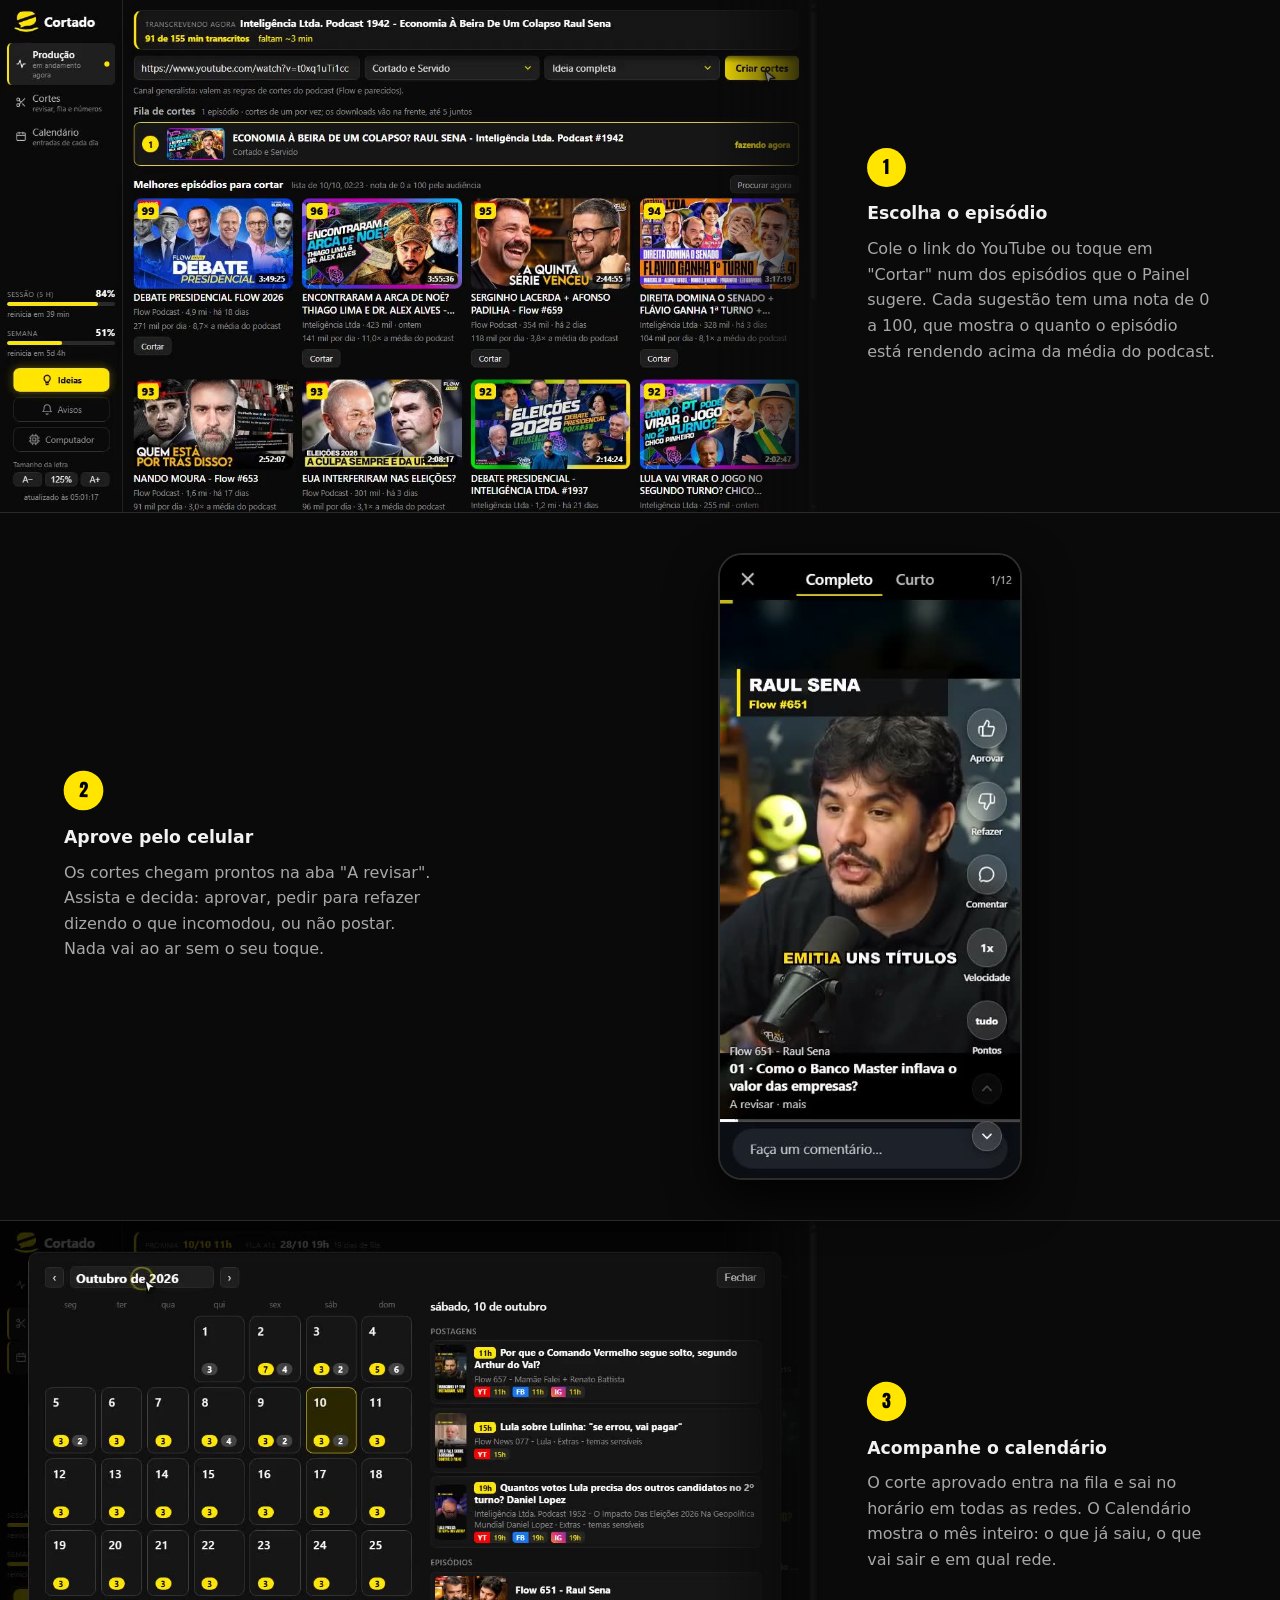
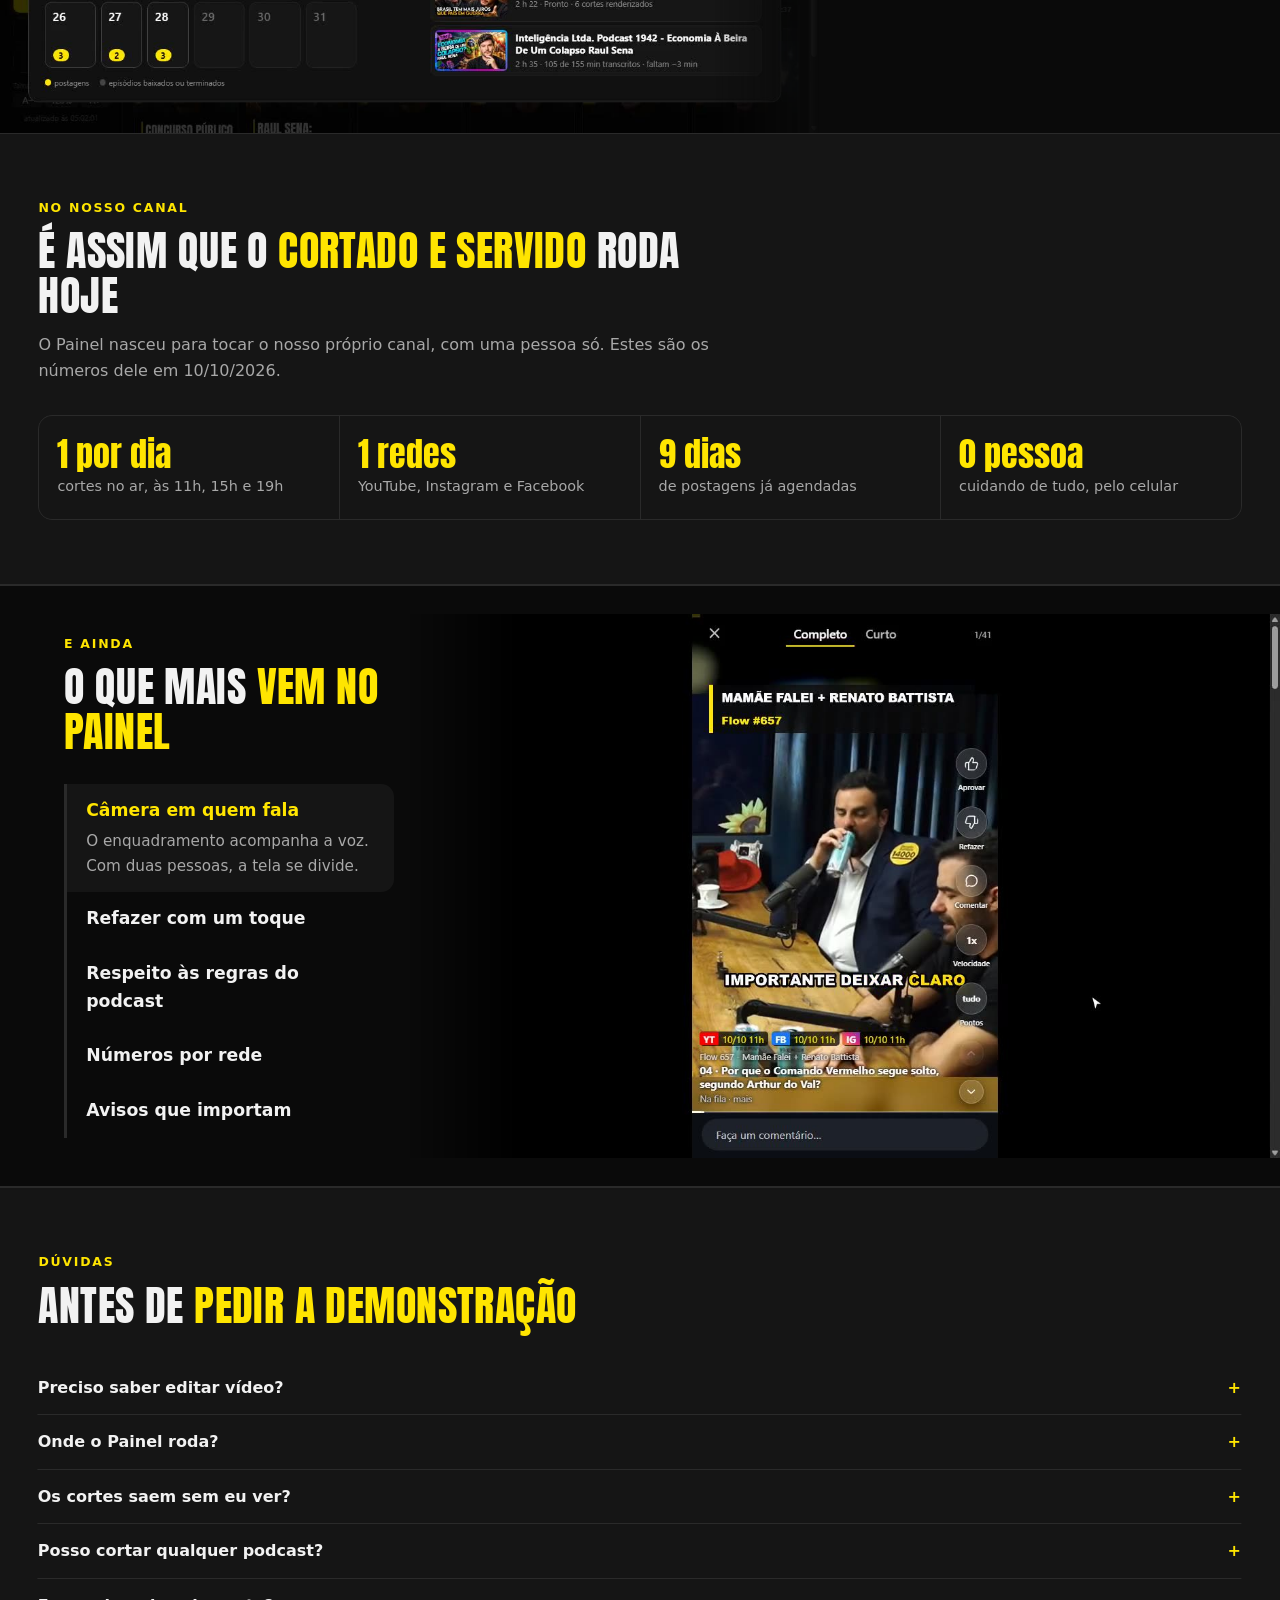
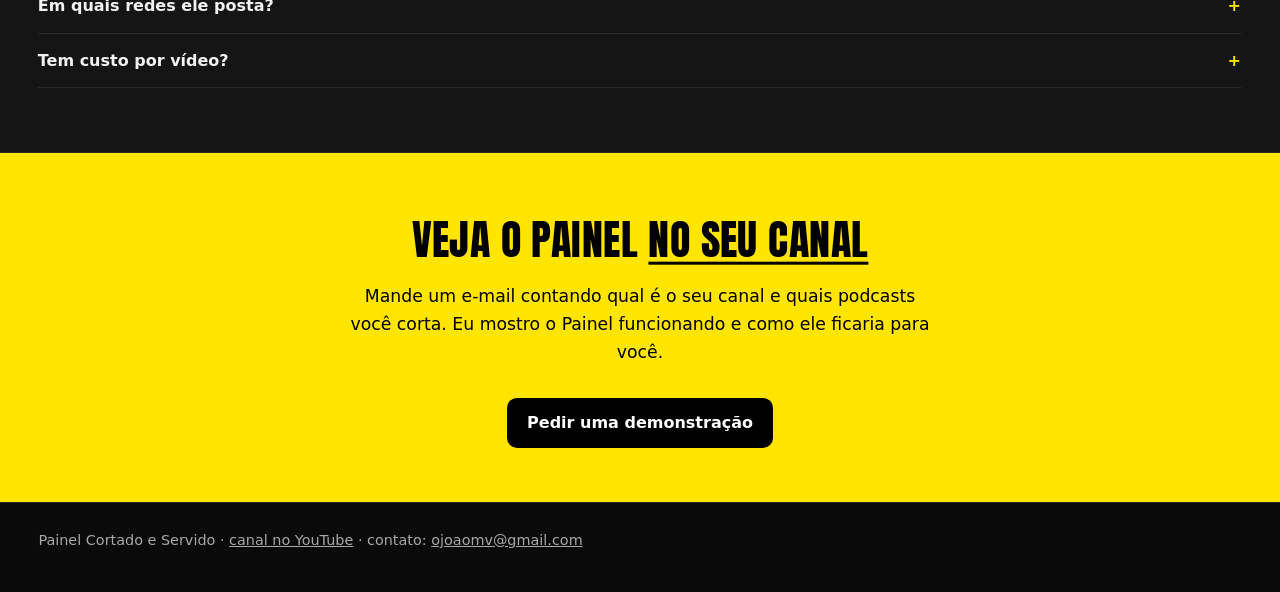
==== commit 7c52e0ac: "Teste do modo cinema (cinema.html), da pasta solta painel-site-motion; fora do site publicado até de" ====
--- a/vendas.html
+++ b/vendas.html
@@ -3,7 +3,7 @@
 <meta name="description" content="O sistema que transforma um link de podcast em cortes prontos e agendados no YouTube, Instagram e Facebook. Você só aprova pelo celular.">
 <link rel="icon" href="favicon.ico" sizes="any"><link rel="icon" type="image/png" sizes="32x32" href="favicon-32.png"><link rel="apple-touch-icon" href="apple-touch-icon.png">
 <link rel="preconnect" href="https://fonts.googleapis.com"><link rel="preconnect" href="https://fonts.gstatic.com" crossorigin>
-<link href="https://fonts.googleapis.com/css2?family=Anton&display=swap" rel="stylesheet"><link rel="stylesheet" href="painel.css?v=5"></head><body>
+<link href="https://fonts.googleapis.com/css2?family=Anton&display=swap" rel="stylesheet"><link rel="stylesheet" href="painel.css?m=1"></head><body>
 
 <header class="topo"><div class="dentro"><a class="marca" href="vendas.html"><img src="icon-512.png" alt="" width="36" height="36">Painel Cortado e Servido</a>
 <nav><a class="some" href="#como">Como funciona</a><a class="some" href="#recursos">Recursos</a><a class="some" href="#duvidas">Dúvidas</a><a class="botao" href="#demo" style="padding:8px 14px;color:#000">Pedir demonstração</a></nav></div></header>
@@ -96,5 +96,5 @@
 </main>
 
 <footer><div class="dentro">Painel Cortado e Servido · <a href="https://www.youtube.com/@cortadoeservido">canal no YouTube</a> · contato: <a href="mailto:ojoaomv@gmail.com">ojoaomv@gmail.com</a></div></footer>
-<script src="motion.js"></script><script src="painel.js?v=5"></script>
+<script src="motion.js"></script><script src="painel.js?m=1"></script>
 </body></html>
--- a/painel.css
+++ b/painel.css
@@ -184,7 +184,7 @@
  .numeros{grid-template-columns:1fr 1fr}
 }
 
-/* movimento com a biblioteca Motion (classe mo no html): o movimento vem do painel.js; aqui só o estado inicial */
+/* PROVA com a biblioteca Motion (classe mo no html): o movimento vem do painel.js; aqui só o estado inicial */
 .mo .surge{opacity:0}
 .mo .pal{display:inline-block;transform-origin:0 100%}
 .mo .passo{overflow-x:clip}
@@ -195,7 +195,7 @@
 .mo .abas-lista span{transition:opacity .35s}
 .aba-fundo{position:absolute;left:0;right:0;top:0;height:0;background:var(--chapa);border-radius:0 .8rem .8rem 0;pointer-events:none}
 
-/* modo cinema (section.cine): passos presos na tela, a rolagem troca de capítulo; sem a classe mo ficam um abaixo do outro */
+/* modo cinema (cinema.html): passos presos na tela, a rolagem troca de capítulo; sem a classe mo ficam um abaixo do outro */
 .mo .cine-palco{position:sticky;top:3.6rem;height:calc(100svh - 3.6rem);overflow:hidden;border-top:1px solid var(--linha)}
 .mo .cine-palco .passo{position:absolute;inset:0;display:grid;grid-template-columns:minmax(0,36fr) minmax(0,64fr)!important;grid-template-rows:100%;gap:0!important;padding:0!important;border:0!important;align-items:center;opacity:0;pointer-events:none}
 .mo .cine-palco .passo.ativo{pointer-events:auto}
